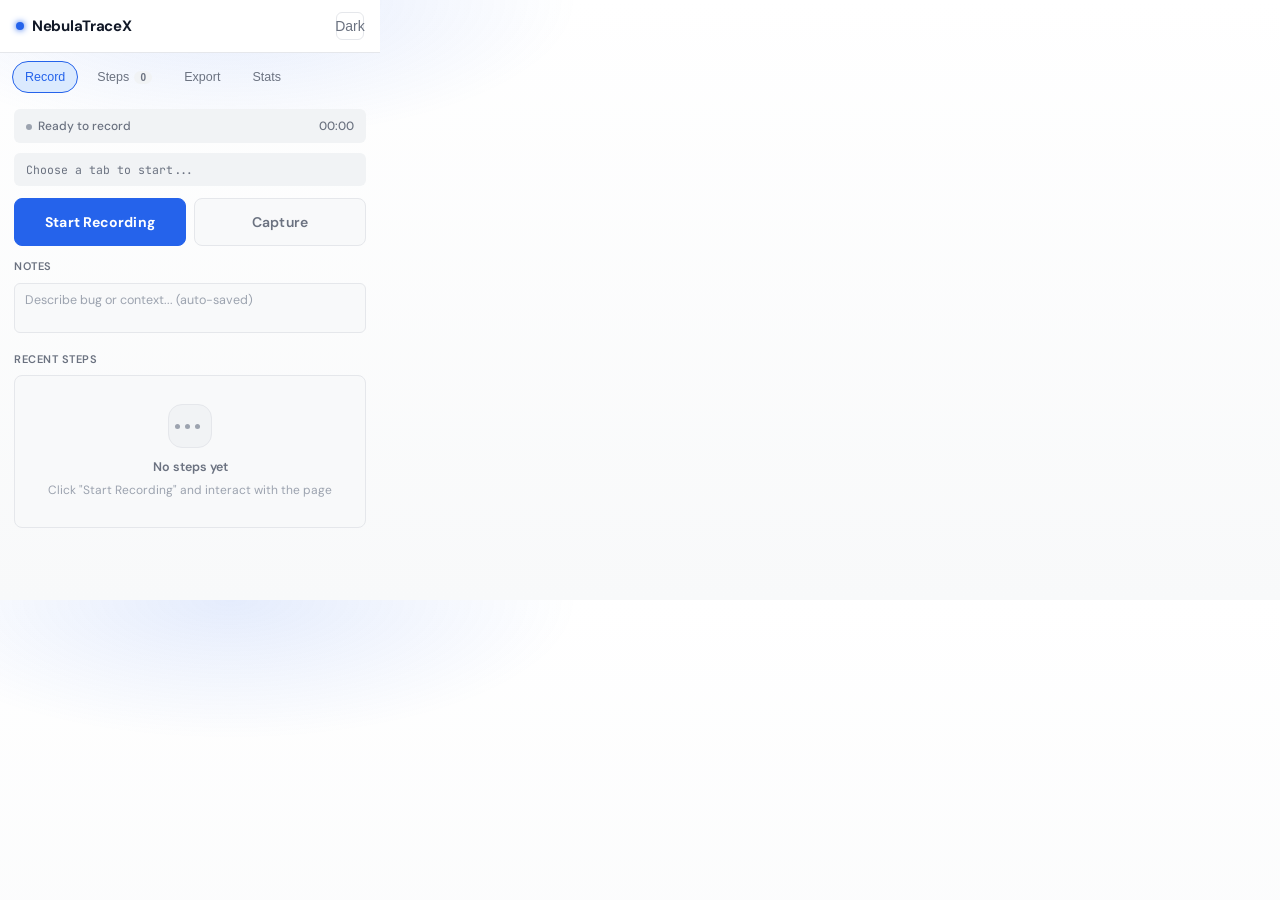
==== popup/index.html @ 05255100 "init project" ====
<!doctype html>
<html lang="en">

<head>
    <meta charset="UTF-8" />
    <meta name="viewport" content="width=device-width, initial-scale=1.0" />
    <title>NebulaTraceX</title>
    <link rel="preconnect" href="https://fonts.googleapis.com" />
    <link
        href="https://fonts.googleapis.com/css2?family=DM+Sans:wght@400;500;600;700&family=JetBrains+Mono:wght@400;500&display=swap"
        rel="stylesheet" />
    <link rel="stylesheet" href="../assets/styles/popup.css" />
</head>

<body>
    <div class="app" id="app">
        <header class="header">
            <div class="logo">
                <span class="logo-dot" id="logo-dot"></span>
                NebulaTraceX
            </div>
            <div class="row" style="gap: 6px">
                <button class="theme-btn" id="theme-toggle" title="Toggle dark mode">
                    Theme
                </button>
            </div>
        </header>

        <!-- Tabs nav -->
        <nav class="tabs-bar">
            <button class="tab-btn active" data-tab="recorder" data-i18n="tabs.recorder">Record</button>
            <button class="tab-btn" data-tab="logs">
                <span data-i18n="tabs.logs">Steps</span>
                <span class="tab-badge" id="badge-steps">0</span>
            </button>
            <button class="tab-btn" data-tab="export" data-i18n="tabs.export">Export</button>
            <button class="tab-btn" data-tab="stats" data-i18n="tabs.stats">Stats</button>
        </nav>

        <div class="tab-content">
            <div class="tab-panel active" id="tab-recorder">
                <div class="status-bar idle" id="status-bar">
                    <span><span class="status-dot"></span><span id="status-text" data-i18n="recorder.ready">Ready to record</span></span>
                    <span id="elapsed-time" style="font-variant-numeric: tabular-nums">00:00</span>
                </div>

                <div class="session-info" id="session-url" data-i18n="recorder.session_prompt">
                    Choose a tab to start...
                </div>

                <div class="recorder-actions">
                    <button class="btn btn-primary btn-record" id="btn-start" data-i18n="recorder.start_btn">
                        Start Recording
                    </button>
                    <button class="btn btn-ghost btn-record btn-capture" id="btn-screenshot" data-i18n-attr="title" data-i18n="recorder.screenshot_btn">
                        Capture
                    </button>
                </div>

                <div class="note-wrap">
                    <div class="section-label" data-i18n="recorder.note_label">Notes</div>
                    <textarea class="field" id="session-note" rows="2" data-i18n="recorder.note_placeholder" data-i18n-attr="placeholder"
                        placeholder="Describe bug or context... (auto-saved)"></textarea>
                </div>

                <div class="section-label" data-i18n="recorder.recent_steps">Recent Steps</div>
                <div id="recent-steps">
                    <div class="empty">
                        <div class="empty-icon"></div>
                        <div class="empty-title" data-i18n="recorder.empty_title">No steps yet</div>
                        <div class="empty-desc" data-i18n="recorder.empty_desc">
                            Click "Start Recording" and interact with the page
                        </div>
                    </div>
                </div>
            </div>

            <div class="tab-panel" id="tab-logs">
                <div class="search-box">
                    <span style="color: var(--text-subtle); font-size: 13px">Search</span>
                    <input type="text" id="log-search" data-i18n="logs.search_placeholder" data-i18n-attr="placeholder" placeholder="Search action, selector..." />
                    <select id="log-filter" style="
                background: none;
                border: none;
                outline: none;
                font-size: 12px;
                color: var(--text-muted);
                font-family: var(--font);
                cursor: pointer;
              ">
                        <option value="" data-i18n="logs.filter_all">All</option>
                        <option value="click" data-i18n="logs.filter_click">Click</option>
                        <option value="input" data-i18n="logs.filter_input">Input</option>
                        <option value="network" data-i18n="logs.filter_network">Network</option>
                        <option value="error" data-i18n="logs.filter_error">Error</option>
                    </select>
                </div>
                <div id="steps-list">
                    <div class="empty">
                        <div class="empty-icon"></div>
                        <div class="empty-title" data-i18n="logs.empty_no_steps">No steps yet</div>
                        <div class="empty-desc" data-i18n="logs.empty_desc">Record a session to see the timeline here</div>
                    </div>
                </div>
            </div>

            <div class="tab-panel" id="tab-export">
                <div class="section-label" data-i18n="export.format">Format</div>
                <div class="toggle-group" style="margin-bottom: 14px">
                    <button class="toggle-btn active" data-fmt="json">JSON</button>
                    <button class="toggle-btn" data-fmt="markdown">Markdown</button>
                </div>

                <div class="section-label" data-i18n="export.ai_prompt_label">AI Prompt</div>
                <div class="card" style="margin-bottom: 14px">
                    <div style="
                font-size: 12px;
                color: var(--text-muted);
                margin-bottom: 8px;
                line-height: 1.5;
              " data-i18n="export.ai_prompt_desc">
                        Copy this prompt to ChatGPT / Claude for bug analysis:
                    </div>
                    <div class="code-preview" id="ai-prompt">
                        (AI prompt will be loaded here)
                    </div>
                    <button class="btn btn-ghost btn-sm" style="margin-top: 8px" id="btn-copy-prompt" data-i18n="export.ai_prompt_copy">
                        Copy prompt
                    </button>
                </div>

                <div class="section-label row-between">
                    <span data-i18n="export.preview">Preview</span>
                    <span class="export-size" id="export-size">~0 KB</span>
                </div>
                <div class="code-preview" id="export-preview" style="margin-bottom: 12px" data-i18n="export.no_session_preview">
                    (Select a session and format to preview)
                </div>

                <div style="display: flex; gap: 8px">
                    <button class="btn btn-primary btn-lg" style="flex: 1" id="btn-export" data-i18n="export.btn_export">
                        Export & Download
                    </button>
                    <button class="btn btn-ghost" id="btn-copy-export" title="Copy to clipboard">
                        <span class="icon-copy"></span>
                    </button>
                </div>
            </div>

            <div class="tab-panel" id="tab-stats">
                <div id="stats-skeleton">
                    <div class="chart-wrap">
                        <div class="chart-title" data-i18n="stats.skeleton_project">Allocated by Project</div>
                        <div class="skeleton" style="height: 120px"></div>
                    </div>
                    <div class="skeleton" style="height: 200px; border-radius: 8px"></div>
                </div>

                <div id="stats-content" style="display: none">
                    <div class="chart-wrap">
                        <div class="chart-title" data-i18n="stats.chart_title">Steps by Project</div>
                        <canvas id="chart-bar" height="100"></canvas>
                    </div>
                    <div class="chart-wrap" style="display: flex; gap: 12px; align-items: center">
                        <canvas id="chart-pie" width="100" height="100" style="flex-shrink: 0"></canvas>
                        <div id="chart-legend" style="font-size: 11px; line-height: 1.8"></div>
                    </div>

                    <div class="section-label row-between" style="margin-bottom: 8px">
                        <span data-i18n="stats.projects_label">Projects</span>
                        <button class="btn btn-ghost btn-sm" id="btn-export-csv" data-i18n="stats.btn_csv">
                            CSV
                        </button>
                    </div>
                    <div style="overflow-x: auto">
                        <table class="stats-table" id="stats-table">
                            <thead>
                                <tr>
                                    <th data-col="displayName">
                                        <span data-i18n="stats.col_project">Project</span> <span class="sort-arrow"></span>
                                    </th>
                                    <th data-col="sessionCount">
                                        <span data-i18n="stats.col_sessions">Sessions</span> <span class="sort-arrow"></span>
                                    </th>
                                    <th data-col="stepCount">
                                        <span data-i18n="stats.col_steps">Steps</span> <span class="sort-arrow"></span>
                                    </th>
                                    <th data-col="errorCount">
                                        <span data-i18n="stats.col_errors">Errors</span> <span class="sort-arrow"></span>
                                    </th>
                                </tr>
                            </thead>
                            <tbody id="stats-tbody"></tbody>
                        </table>
                    </div>

                    <div class="divider"></div>
                    <button class="btn btn-ghost btn-sm btn-full" id="btn-clear" style="color: var(--danger)" data-i18n="stats.btn_clear">
                        Clear all data
                    </button>
                </div>
            </div>
        </div>
    </div>

    <script src="popup.js" type="module"></script>
</body>

</html>
---- assets/styles/popup.css ----
/* ─── Design Tokens ─────────────────────────────────────────────────────── */
:root {
  --bg:           #ffffff;
  --bg-subtle:    #f8f9fa;
  --bg-muted:     #f1f3f5;
  --border:       #e5e7eb;
  --border-strong:#d1d5db;
  --text:         #111827;
  --text-muted:   #6b7280;
  --text-subtle:  #9ca3af;
  --accent:       #2563eb;
  --accent-hover: #1d4ed8;
  --accent-light: #eff6ff;
  --accent-subtle:#dbeafe;
  --danger:       #dc2626;
  --danger-light: #fef2f2;
  --success:      #16a34a;
  --success-light:#f0fdf4;
  --warning:      #d97706;
  --warning-light:#fffbeb;
  --radius:       8px;
  --radius-sm:    6px;
  --radius-lg:    10px;
  --shadow:       0 1px 3px rgba(0,0,0,.1), 0 1px 2px rgba(0,0,0,.06);
  --shadow-md:    0 4px 6px -1px rgba(0,0,0,.1), 0 2px 4px -1px rgba(0,0,0,.06);
  --font:         'DM Sans', system-ui, -apple-system, sans-serif;
  --font-mono:    'JetBrains Mono', 'Fira Code', ui-monospace, monospace;
  --transition:   150ms ease;
}

[data-theme="dark"] {
  --bg:           #0f1117;
  --bg-subtle:    #161b22;
  --bg-muted:     #1c2333;
  --border:       #30363d;
  --border-strong:#484f58;
  --text:         #e6edf3;
  --text-muted:   #8b949e;
  --text-subtle:  #6e7681;
  --accent:       #4493f8;
  --accent-hover: #58a6ff;
  --accent-light: #0d1117;
  --accent-subtle:#1c2d47;
  --danger:       #f85149;
  --danger-light: #2d1117;
  --success:      #3fb950;
  --success-light:#0d1f17;
  --warning:      #d29922;
  --warning-light:#271d04;
  --shadow:       0 1px 3px rgba(0,0,0,.4);
  --shadow-md:    0 4px 12px rgba(0,0,0,.5);
}

/* ─── Reset + Base ──────────────────────────────────────────────────────── */
*, *::before, *::after { box-sizing: border-box; margin: 0; padding: 0; }

html { font-size: 14px; }

body {
  font-family: var(--font);
  background:
    radial-gradient(600px 240px at 18% 0%, rgba(37,99,235,0.12), transparent 58%),
    linear-gradient(180deg, var(--bg) 0%, var(--bg-subtle) 100%);
  color: var(--text);
  width: 380px;
  min-height: 520px;
  max-height: 600px;
  overflow: hidden;
  line-height: 1.5;
  -webkit-font-smoothing: antialiased;
}

[data-theme="dark"] body {
  background:
    radial-gradient(600px 240px at 18% 0%, rgba(68,147,248,0.18), transparent 58%),
    linear-gradient(180deg, var(--bg) 0%, var(--bg-subtle) 100%);
}

/* ─── Layout ─────────────────────────────────────────────────────────────── */
.app { display: flex; flex-direction: column; height: 100vh; max-height: 600px; }

.header {
  display: flex;
  align-items: center;
  justify-content: space-between;
  padding: 12px 16px;
  border-bottom: 1px solid var(--border);
  background: var(--bg);
  flex-shrink: 0;
}

.logo {
  display: flex;
  align-items: center;
  gap: 8px;
  font-weight: 700;
  font-size: 15px;
  letter-spacing: -0.3px;
  color: var(--text);
}

.logo-dot {
  width: 8px; height: 8px;
  border-radius: 50%;
  background: var(--accent);
  box-shadow: 0 0 6px var(--accent);
  transition: background var(--transition), box-shadow var(--transition);
}
.logo-dot.recording {
  background: var(--danger);
  box-shadow: 0 0 8px var(--danger);
  animation: pulse-dot 1.2s ease-in-out infinite;
}
@keyframes pulse-dot {
  0%,100% { box-shadow: 0 0 6px var(--danger); }
  50%      { box-shadow: 0 0 14px var(--danger), 0 0 6px var(--danger); }
}

/* ─── Tabs ───────────────────────────────────────────────────────────────── */
.tabs-bar {
  display: flex;
  border-bottom: none;
  background: transparent;
  flex-shrink: 0;
  padding: 8px 10px 2px;
  gap: 6px;
  margin: 0 2px;
}

.tab-btn {
  display: flex;
  align-items: center;
  gap: 5px;
  padding: 8px 12px;
  font-size: 12.5px;
  font-weight: 500;
  color: var(--text-muted);
  border: 1px solid transparent;
  background: none;
  cursor: pointer;
  transition: color var(--transition), border-color var(--transition);
  white-space: nowrap;
  border-radius: 999px;
}
.tab-btn:hover {
  color: var(--text);
  border-color: var(--border);
  background: var(--bg-subtle);
}
.tab-btn.active {
  color: var(--accent);
  border-color: var(--accent);
  background: var(--accent-subtle);
}

.tab-badge {
  background: var(--bg-muted);
  color: var(--text-muted);
  border-radius: 99px;
  padding: 1px 6px;
  font-size: 10px;
  font-weight: 600;
  min-width: 18px;
  text-align: center;
}
.tab-btn.active .tab-badge {
  background: var(--accent-subtle);
  color: var(--accent);
}

.tab-content { flex: 1; overflow-y: auto; overflow-x: hidden; }
.tab-panel { display: none; padding: 14px; animation: fadeIn 120ms ease; }
.tab-panel.active { display: block; }

@keyframes fadeIn { from { opacity: 0; transform: translateY(4px); } to { opacity: 1; } }

.btn {
  display: inline-flex;
  align-items: center;
  justify-content: center;
  gap: 6px;
  padding: 7px 14px;
  border-radius: var(--radius-sm);
  font-size: 13px;
  font-weight: 500;
  cursor: pointer;
  border: 1px solid transparent;
  transition: all var(--transition);
  line-height: 1;
  white-space: nowrap;
  font-family: var(--font);
}
.btn:disabled { opacity: 0.5; cursor: not-allowed; }

.btn-primary {
  background: var(--accent);
  color: #fff;
  border-color: var(--accent);
}
.btn-primary:hover:not(:disabled) { background: var(--accent-hover); }

.btn-danger {
  background: var(--danger);
  color: #fff;
  border-color: var(--danger);
}
.btn-danger:hover:not(:disabled) { background: #b91c1c; }

.btn-ghost {
  background: var(--bg-subtle);
  color: var(--text-muted);
  border-color: var(--border);
}
.btn-ghost:hover:not(:disabled) {
  background: var(--bg-muted);
  color: var(--text);
}

.btn-sm { padding: 4px 10px; font-size: 12px; }
.btn-lg { padding: 10px 20px; font-size: 14px; font-weight: 600; }
.btn-full { width: 100%; }

.btn-record {
  height: 48px;
  font-size: 14px;
  font-weight: 700;
  border-radius: var(--radius);
  gap: 8px;
  letter-spacing: 0.1px;
}

/* ─── Cards ──────────────────────────────────────────────────────────────── */
.card {
  background: var(--bg-subtle);
  border: 1px solid var(--border);
  border-radius: var(--radius);
  padding: 12px;
  margin-bottom: 8px;
}

.card-mini {
  display: flex;
  align-items: flex-start;
  gap: 10px;
  padding: 9px 12px;
  background: var(--bg-subtle);
  border: 1px solid var(--border);
  border-radius: var(--radius-sm);
  margin-bottom: 6px;
  cursor: default;
  transition: background var(--transition);
}
.card-mini:hover { background: var(--bg-muted); }

/* ─── Status Indicator ───────────────────────────────────────────────────── */
.status-bar {
  display: flex;
  align-items: center;
  justify-content: space-between;
  padding: 8px 12px;
  border-radius: var(--radius-sm);
  margin-bottom: 10px;
  font-size: 12px;
  font-weight: 500;
}
.status-bar.idle     { background: var(--bg-muted); color: var(--text-muted); }
.status-bar.active   { background: var(--danger-light); color: var(--danger); }
.status-bar.success  { background: var(--success-light); color: var(--success); }

.status-dot {
  width: 6px; height: 6px;
  border-radius: 50%;
  display: inline-block;
  margin-right: 6px;
}
.status-bar.active .status-dot {
  background: var(--danger);
  animation: pulse-dot 1s infinite;
}
.status-bar.idle   .status-dot { background: var(--text-subtle); }
.status-bar.success .status-dot { background: var(--success); }

/* ─── Step Timeline ──────────────────────────────────────────────────────── */
.step-icon {
  width: 26px; height: 26px;
  border-radius: 6px;
  display: flex;
  align-items: center;
  justify-content: center;
  font-size: 13px;
  flex-shrink: 0;
}
.icon-click     { background: var(--accent-subtle); color: var(--accent); }
.icon-input     { background: #f3f0ff; color: #7c3aed; }
.icon-submit    { background: var(--success-light); color: var(--success); }
.icon-network   { background: var(--warning-light); color: var(--warning); }
.icon-navigate  { background: var(--bg-muted); color: var(--text-muted); }
.icon-error     { background: var(--danger-light); color: var(--danger); }

[data-theme="dark"] .icon-input { background: #2e1b5e; }

.step-body { flex: 1; min-width: 0; }
.step-action { font-size: 12.5px; font-weight: 600; color: var(--text); }
.step-selector {
  font-family: var(--font-mono);
  font-size: 10.5px;
  color: var(--text-muted);
  white-space: nowrap;
  overflow: hidden;
  text-overflow: ellipsis;
  max-width: 240px;
}
.step-time {
  font-size: 10px;
  color: var(--text-subtle);
  flex-shrink: 0;
  font-variant-numeric: tabular-nums;
}

/* ─── Search / Filter ────────────────────────────────────────────────────── */
.search-box {
  display: flex;
  align-items: center;
  gap: 8px;
  background: var(--bg-subtle);
  border: 1px solid var(--border);
  border-radius: var(--radius-sm);
  padding: 6px 10px;
  margin-bottom: 10px;
}
.search-box input {
  background: none;
  border: none;
  outline: none;
  font-size: 12.5px;
  color: var(--text);
  width: 100%;
  font-family: var(--font);
}
.search-box input::placeholder { color: var(--text-subtle); }

/* ─── Badges ─────────────────────────────────────────────────────────────── */
.badge {
  display: inline-flex;
  align-items: center;
  padding: 2px 7px;
  border-radius: 99px;
  font-size: 10.5px;
  font-weight: 600;
  line-height: 1.4;
}
.badge-blue    { background: var(--accent-subtle); color: var(--accent); }
.badge-green   { background: var(--success-light); color: var(--success); }
.badge-red     { background: var(--danger-light); color: var(--danger); }
.badge-yellow  { background: var(--warning-light); color: var(--warning); }
.badge-gray    { background: var(--bg-muted); color: var(--text-muted); }
.badge-purple  { background: #f3f0ff; color: #7c3aed; }
[data-theme="dark"] .badge-purple { background: #2e1b5e; }

/* ─── Textarea / Input ───────────────────────────────────────────────────── */
.field {
  width: 100%;
  background: var(--bg-subtle);
  border: 1px solid var(--border);
  border-radius: var(--radius-sm);
  padding: 8px 10px;
  font-size: 12.5px;
  color: var(--text);
  font-family: var(--font);
  resize: none;
  outline: none;
  transition: border-color var(--transition);
}
.field:focus { border-color: var(--accent); }
.field::placeholder { color: var(--text-subtle); }

/* ─── Toggle ─────────────────────────────────────────────────────────────── */
.toggle-group {
  display: flex;
  background: var(--bg-muted);
  border-radius: var(--radius-sm);
  padding: 3px;
  gap: 2px;
}
.toggle-btn {
  flex: 1;
  padding: 5px 12px;
  font-size: 12px;
  font-weight: 500;
  border: none;
  background: none;
  cursor: pointer;
  border-radius: 5px;
  color: var(--text-muted);
  transition: all var(--transition);
  font-family: var(--font);
}
.toggle-btn.active {
  background: var(--bg);
  color: var(--text);
  box-shadow: var(--shadow);
}

/* ─── Preview Code Block ─────────────────────────────────────────────────── */
.code-preview {
  background: var(--bg-muted);
  border: 1px solid var(--border);
  border-radius: var(--radius-sm);
  padding: 10px;
  font-family: var(--font-mono);
  font-size: 10.5px;
  color: var(--text-muted);
  overflow: auto;
  max-height: 160px;
  white-space: pre-wrap;
  word-break: break-all;
  line-height: 1.6;
}

/* ─── Stats Table ────────────────────────────────────────────────────────── */
.stats-table { width: 100%; border-collapse: collapse; font-size: 12px; }
.stats-table th {
  text-align: left;
  color: var(--text-muted);
  font-weight: 600;
  font-size: 11px;
  text-transform: uppercase;
  letter-spacing: 0.5px;
  padding: 6px 8px;
  border-bottom: 1px solid var(--border);
  cursor: pointer;
  user-select: none;
  white-space: nowrap;
}
.stats-table th:hover { color: var(--text); }
.stats-table td {
  padding: 8px 8px;
  border-bottom: 1px solid var(--border);
  color: var(--text);
  vertical-align: middle;
}
.stats-table tr:last-child td { border-bottom: none; }
.stats-table tr:hover td { background: var(--bg-subtle); }
.sort-arrow { margin-left: 3px; opacity: 0.5; }

/* ─── Chart canvas ───────────────────────────────────────────────────────── */
.chart-wrap {
  background: var(--bg-subtle);
  border: 1px solid var(--border);
  border-radius: var(--radius);
  padding: 12px;
  margin-bottom: 12px;
}
.chart-title {
  font-size: 11px;
  font-weight: 600;
  color: var(--text-muted);
  text-transform: uppercase;
  letter-spacing: 0.5px;
  margin-bottom: 8px;
}

/* ─── Skeleton ───────────────────────────────────────────────────────────── */
.skeleton {
  background: linear-gradient(90deg, var(--bg-muted) 25%, var(--bg-subtle) 50%, var(--bg-muted) 75%);
  background-size: 200% 100%;
  animation: shimmer 1.5s infinite;
  border-radius: var(--radius-sm);
}
@keyframes shimmer { 0% { background-position: -200% 0; } 100% { background-position: 200% 0; } }

/* ─── Empty State ────────────────────────────────────────────────────────── */
.empty {
  text-align: center;
  padding: 26px 12px;
  color: var(--text-subtle);
}
.empty-icon {
  width: 44px;
  height: 44px;
  border-radius: 14px;
  margin: 0 auto 10px;
  background: var(--bg-muted);
  border: 1px solid var(--border);
  position: relative;
  display: flex;
  align-items: center;
  justify-content: center;
}
.empty-icon::before {
  content: '';
  width: 5px;
  height: 5px;
  border-radius: 50%;
  background: var(--text-subtle);
  position: absolute;
  left: 50%;
  top: 50%;
  transform: translate(-5px, -2px);
  box-shadow: -10px 0 0 var(--text-subtle), 10px 0 0 var(--text-subtle);
}
.empty-title { font-size: 12.5px; font-weight: 600; color: var(--text-muted); margin-bottom: 4px; }
.empty-desc  { font-size: 12px; }

/* ─── Misc ───────────────────────────────────────────────────────────────── */
.section-label {
  font-size: 11px;
  font-weight: 600;
  color: var(--text-muted);
  text-transform: uppercase;
  letter-spacing: 0.5px;
  margin-bottom: 8px;
  margin-top: 12px;
}
.section-label:first-child { margin-top: 0; }

.divider { height: 1px; background: var(--border); margin: 12px 0; }

.row { display: flex; align-items: center; gap: 8px; }
.row-between { display: flex; align-items: center; justify-content: space-between; }

.color-dot {
  width: 8px; height: 8px;
  border-radius: 50%;
  display: inline-block;
  flex-shrink: 0;
}

::-webkit-scrollbar { width: 4px; }
::-webkit-scrollbar-track { background: transparent; }
::-webkit-scrollbar-thumb { background: var(--border-strong); border-radius: 99px; }

.theme-btn {
  background: none;
  border: 1px solid var(--border);
  border-radius: var(--radius-sm);
  width: 28px; height: 28px;
  cursor: pointer;
  display: flex;
  align-items: center;
  justify-content: center;
  color: var(--text-muted);
  font-size: 14px;
  transition: all var(--transition);
}
.theme-btn:hover { background: var(--bg-muted); color: var(--text); }

/* ─── Recorder tab ───────────────────────────────────────────────────────── */
.recorder-actions { display: flex; gap: 8px; margin-bottom: 12px; }
.recorder-actions .btn-record { flex: 1; }

.btn-capture { font-weight: 600; }

/* Make content blocks feel like cards (gọn & “đẹp” khi rỗng) */
#recent-steps {
  background: var(--bg-subtle);
  border: 1px solid var(--border);
  border-radius: var(--radius);
  padding: 10px;
  margin-top: 8px;
}

#tab-recorder #recent-steps .empty {
  padding: 18px 10px;
  text-align: center;
}

/* Logs tab empty state should look tidy too */
#steps-list {
  background: var(--bg-subtle);
  border: 1px solid var(--border);
  border-radius: var(--radius);
  padding: 10px;
}

#tab-logs #steps-list .empty {
  padding: 18px 10px;
  text-align: center;
}

.session-info {
  background: var(--bg-muted);
  border-radius: var(--radius-sm);
  padding: 8px 12px;
  font-size: 11.5px;
  color: var(--text-muted);
  margin-bottom: 12px;
  font-family: var(--font-mono);
  white-space: nowrap;
  overflow: hidden;
  text-overflow: ellipsis;
}

/* ─── Export tab ─────────────────────────────────────────────────────────── */
.export-size {
  font-size: 11px;
  color: var(--text-subtle);
  font-variant-numeric: tabular-nums;
}

/* ─── Note area ──────────────────────────────────────────────────────────── */
.note-wrap { margin-bottom: 12px; }
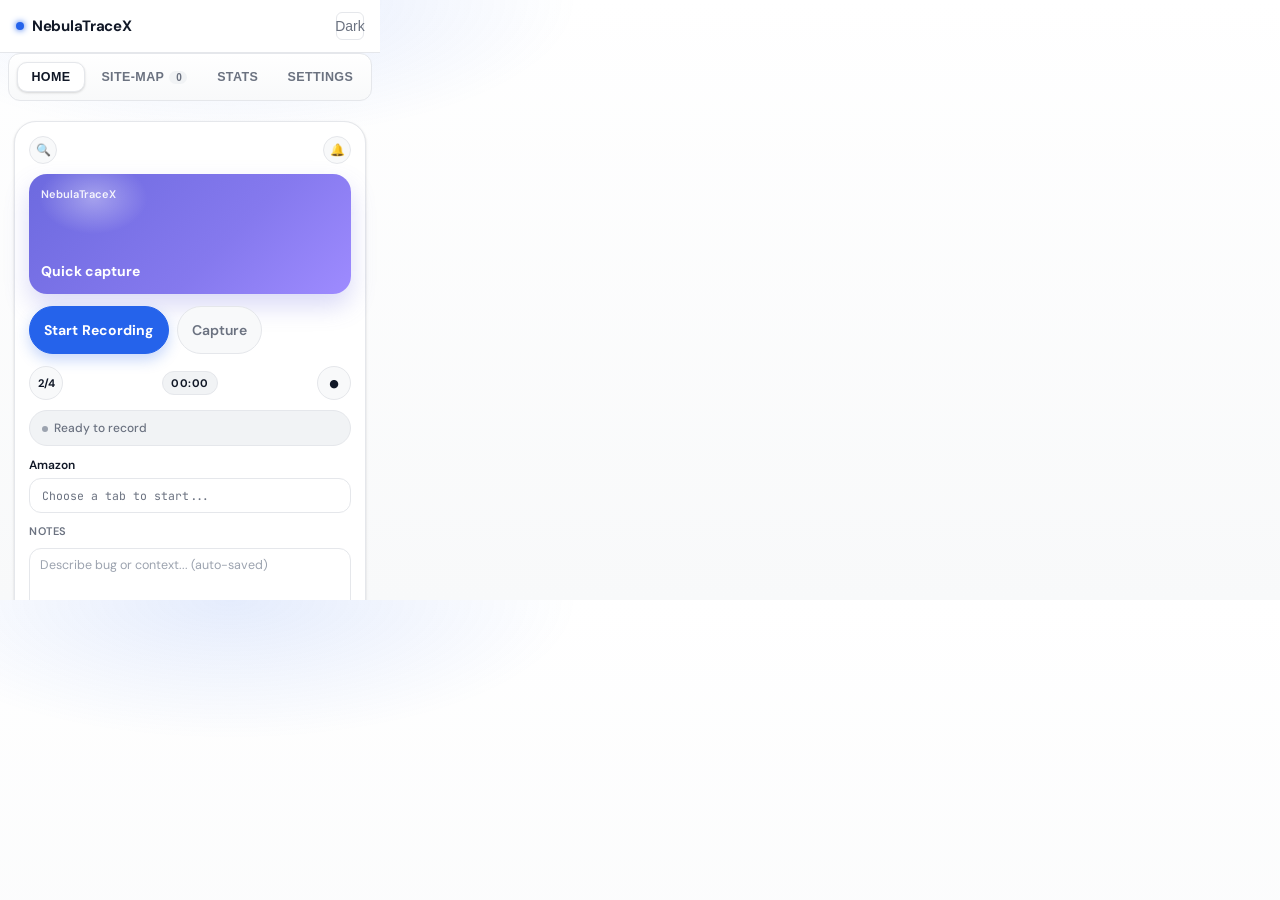
==== commit e96b5e8e: "fix logic" ====
--- a/popup/index.html
+++ b/popup/index.html
@@ -20,130 +20,112 @@
                 NebulaTraceX
             </div>
             <div class="row" style="gap: 6px">
-                <button class="theme-btn" id="theme-toggle" title="Toggle dark mode">
-                    Theme
-                </button>
+                <button class="theme-btn" id="theme-toggle" title="Toggle dark mode">Dark</button>
             </div>
         </header>
 
         <!-- Tabs nav -->
         <nav class="tabs-bar">
-            <button class="tab-btn active" data-tab="recorder" data-i18n="tabs.recorder">Record</button>
-            <button class="tab-btn" data-tab="logs">
-                <span data-i18n="tabs.logs">Steps</span>
+            <button class="tab-btn active" data-tab="home" data-i18n="tabs.home">HOME</button>
+            <button class="tab-btn" data-tab="sitemap">
+                <span data-i18n="tabs.sitemap">SITE-MAP</span>
                 <span class="tab-badge" id="badge-steps">0</span>
             </button>
-            <button class="tab-btn" data-tab="export" data-i18n="tabs.export">Export</button>
-            <button class="tab-btn" data-tab="stats" data-i18n="tabs.stats">Stats</button>
+            <button class="tab-btn" data-tab="stats" data-i18n="tabs.stats">STATS</button>
+            <button class="tab-btn" data-tab="settings" data-i18n="tabs.settings">SETTINGS</button>
         </nav>
 
         <div class="tab-content">
-            <div class="tab-panel active" id="tab-recorder">
-                <div class="status-bar idle" id="status-bar">
-                    <span><span class="status-dot"></span><span id="status-text" data-i18n="recorder.ready">Ready to record</span></span>
-                    <span id="elapsed-time" style="font-variant-numeric: tabular-nums">00:00</span>
-                </div>
-
-                <div class="session-info" id="session-url" data-i18n="recorder.session_prompt">
-                    Choose a tab to start...
-                </div>
-
-                <div class="recorder-actions">
-                    <button class="btn btn-primary btn-record" id="btn-start" data-i18n="recorder.start_btn">
-                        Start Recording
-                    </button>
-                    <button class="btn btn-ghost btn-record btn-capture" id="btn-screenshot" data-i18n-attr="title" data-i18n="recorder.screenshot_btn">
-                        Capture
-                    </button>
-                </div>
-
-                <div class="note-wrap">
-                    <div class="section-label" data-i18n="recorder.note_label">Notes</div>
-                    <textarea class="field" id="session-note" rows="2" data-i18n="recorder.note_placeholder" data-i18n-attr="placeholder"
-                        placeholder="Describe bug or context... (auto-saved)"></textarea>
-                </div>
-
-                <div class="section-label" data-i18n="recorder.recent_steps">Recent Steps</div>
-                <div id="recent-steps">
-                    <div class="empty">
-                        <div class="empty-icon"></div>
-                        <div class="empty-title" data-i18n="recorder.empty_title">No steps yet</div>
-                        <div class="empty-desc" data-i18n="recorder.empty_desc">
-                            Click "Start Recording" and interact with the page
+  
+
+            <div class="tab-panel active" id="tab-home">
+                <div class="home-shell">
+                    <div class="home-top">
+                        <div class="home-icon">🔍</div>
+                        <div class="home-icon">🔔</div>
+                    </div>
+
+                    <div class="home-card">
+                        <div class="home-card-title">NebulaTraceX</div>
+                        <div class="home-card-sub">Quick capture</div>
+                    </div>
+
+                    <div class="home-actions">
+                        <button class="btn btn-primary btn-record" id="btn-start" data-i18n="recorder.start_btn">
+                            Start Recording
+                        </button>
+                        <button class="btn btn-ghost btn-record btn-capture" id="btn-screenshot" data-i18n-attr="title"
+                            data-i18n="recorder.screenshot_btn">
+                            Capture
+                        </button>
+                    </div>
+
+                    <div class="home-stats">
+                        <div class="home-pill">2/4</div>
+                        <div class="home-timer" id="elapsed-time" style="font-variant-numeric: tabular-nums">00:00</div>
+                        <div class="home-pill">●</div>
+                    </div>
+
+                    <div class="status-bar idle home-status" id="status-bar">
+                        <span><span class="status-dot"></span><span id="status-text" data-i18n="recorder.ready">Ready to record</span></span>
+                    </div>
+
+                    <div class="home-site-card">
+                        <div class="home-site-title">Amazon</div>
+                        <div class="session-info" id="session-url" data-i18n="recorder.session_prompt">
+                            Choose a tab to start...
                         </div>
                     </div>
-                </div>
-            </div>
-
-            <div class="tab-panel" id="tab-logs">
+
+                    <div class="note-wrap">
+                        <div class="section-label" data-i18n="recorder.note_label">Notes</div>
+                        <textarea class="field" id="session-note" rows="4" data-i18n="recorder.note_placeholder"
+                            data-i18n-attr="placeholder" placeholder="Describe bug or context... (auto-saved)"></textarea>
+                    </div>
+
+                    <div class="home-actions">
+                        <button class="btn btn-ghost btn-sm" id="btn-view-site" data-i18n="recorder.view_site"
+                            style="display:none">
+                            View Site Details
+                        </button>
+                    </div>
+                </div>
+            </div>
+
+            <div class="tab-panel" id="tab-sitemap">
                 <div class="search-box">
                     <span style="color: var(--text-subtle); font-size: 13px">Search</span>
-                    <input type="text" id="log-search" data-i18n="logs.search_placeholder" data-i18n-attr="placeholder" placeholder="Search action, selector..." />
-                    <select id="log-filter" style="
-                background: none;
-                border: none;
-                outline: none;
-                font-size: 12px;
-                color: var(--text-muted);
-                font-family: var(--font);
-                cursor: pointer;
-              ">
-                        <option value="" data-i18n="logs.filter_all">All</option>
-                        <option value="click" data-i18n="logs.filter_click">Click</option>
-                        <option value="input" data-i18n="logs.filter_input">Input</option>
-                        <option value="network" data-i18n="logs.filter_network">Network</option>
-                        <option value="error" data-i18n="logs.filter_error">Error</option>
-                    </select>
-                </div>
-                <div id="steps-list">
-                    <div class="empty">
-                        <div class="empty-icon"></div>
-                        <div class="empty-title" data-i18n="logs.empty_no_steps">No steps yet</div>
-                        <div class="empty-desc" data-i18n="logs.empty_desc">Record a session to see the timeline here</div>
-                    </div>
-                </div>
-            </div>
-
-            <div class="tab-panel" id="tab-export">
-                <div class="section-label" data-i18n="export.format">Format</div>
-                <div class="toggle-group" style="margin-bottom: 14px">
-                    <button class="toggle-btn active" data-fmt="json">JSON</button>
-                    <button class="toggle-btn" data-fmt="markdown">Markdown</button>
-                </div>
-
-                <div class="section-label" data-i18n="export.ai_prompt_label">AI Prompt</div>
-                <div class="card" style="margin-bottom: 14px">
-                    <div style="
-                font-size: 12px;
-                color: var(--text-muted);
-                margin-bottom: 8px;
-                line-height: 1.5;
-              " data-i18n="export.ai_prompt_desc">
-                        Copy this prompt to ChatGPT / Claude for bug analysis:
-                    </div>
-                    <div class="code-preview" id="ai-prompt">
-                        (AI prompt will be loaded here)
-                    </div>
-                    <button class="btn btn-ghost btn-sm" style="margin-top: 8px" id="btn-copy-prompt" data-i18n="export.ai_prompt_copy">
-                        Copy prompt
-                    </button>
-                </div>
-
-                <div class="section-label row-between">
-                    <span data-i18n="export.preview">Preview</span>
-                    <span class="export-size" id="export-size">~0 KB</span>
-                </div>
-                <div class="code-preview" id="export-preview" style="margin-bottom: 12px" data-i18n="export.no_session_preview">
-                    (Select a session and format to preview)
-                </div>
-
-                <div style="display: flex; gap: 8px">
-                    <button class="btn btn-primary btn-lg" style="flex: 1" id="btn-export" data-i18n="export.btn_export">
-                        Export & Download
-                    </button>
-                    <button class="btn btn-ghost" id="btn-copy-export" title="Copy to clipboard">
-                        <span class="icon-copy"></span>
-                    </button>
+                    <input type="text" id="sitemap-search" data-i18n="sitemap.search_placeholder"
+                        data-i18n-attr="placeholder" placeholder="Search site..." />
+                </div>
+                <div id="sitemap-list"></div>
+
+                <div class="sitemap-detail" id="sitemap-detail" style="display:none">
+                    <div class="row-between" style="margin-bottom:8px">
+                        <button class="btn btn-ghost btn-sm" id="btn-back-sitemap"
+                            data-i18n="sitemap.back">Back</button>
+                        <span class="badge badge-gray" id="sitemap-hostname"></span>
+                    </div>
+                    <div class="card" style="margin-bottom:8px">
+                        <div class="detail-title" id="sitemap-site-name">—</div>
+                        <div class="detail-meta">
+                            <span id="sitemap-session-count">0</span>
+                            <span id="sitemap-step-count">0</span>
+                        </div>
+                        <select class="field" id="sitemap-session-select"></select>
+                    </div>
+
+                    <div class="toggle-group detail-tabs">
+                        <button class="toggle-btn active" data-site-tab="steps"
+                            data-i18n="details.tab_steps">Steps</button>
+                        <button class="toggle-btn" data-site-tab="networks"
+                            data-i18n="details.tab_networks">Networks</button>
+                        <button class="toggle-btn" data-site-tab="images" data-i18n="details.tab_images">Images</button>
+                    </div>
+
+                    <div class="detail-panel active" id="site-steps"></div>
+                    <div class="detail-panel" id="site-networks"></div>
+                    <div class="detail-panel" id="site-images"></div>
                 </div>
             </div>
 
@@ -157,36 +139,29 @@
                 </div>
 
                 <div id="stats-content" style="display: none">
-                    <div class="chart-wrap">
-                        <div class="chart-title" data-i18n="stats.chart_title">Steps by Project</div>
-                        <canvas id="chart-bar" height="100"></canvas>
-                    </div>
                     <div class="chart-wrap" style="display: flex; gap: 12px; align-items: center">
                         <canvas id="chart-pie" width="100" height="100" style="flex-shrink: 0"></canvas>
                         <div id="chart-legend" style="font-size: 11px; line-height: 1.8"></div>
                     </div>
 
-                    <div class="section-label row-between" style="margin-bottom: 8px">
-                        <span data-i18n="stats.projects_label">Projects</span>
-                        <button class="btn btn-ghost btn-sm" id="btn-export-csv" data-i18n="stats.btn_csv">
-                            CSV
-                        </button>
-                    </div>
                     <div style="overflow-x: auto">
                         <table class="stats-table" id="stats-table">
                             <thead>
                                 <tr>
                                     <th data-col="displayName">
-                                        <span data-i18n="stats.col_project">Project</span> <span class="sort-arrow"></span>
+                                        <span data-i18n="stats.col_project">Project</span> <span
+                                            class="sort-arrow"></span>
                                     </th>
                                     <th data-col="sessionCount">
-                                        <span data-i18n="stats.col_sessions">Sessions</span> <span class="sort-arrow"></span>
+                                        <span data-i18n="stats.col_sessions">Sessions</span> <span
+                                            class="sort-arrow"></span>
                                     </th>
                                     <th data-col="stepCount">
                                         <span data-i18n="stats.col_steps">Steps</span> <span class="sort-arrow"></span>
                                     </th>
                                     <th data-col="errorCount">
-                                        <span data-i18n="stats.col_errors">Errors</span> <span class="sort-arrow"></span>
+                                        <span data-i18n="stats.col_errors">Errors</span> <span
+                                            class="sort-arrow"></span>
                                     </th>
                                 </tr>
                             </thead>
@@ -195,15 +170,51 @@
                     </div>
 
                     <div class="divider"></div>
-                    <button class="btn btn-ghost btn-sm btn-full" id="btn-clear" style="color: var(--danger)" data-i18n="stats.btn_clear">
+                    <button class="btn btn-ghost btn-sm btn-full" id="btn-clear" style="color: var(--danger)"
+                        data-i18n="stats.btn_clear">
                         Clear all data
                     </button>
                 </div>
             </div>
+            <div class="tab-panel" id="tab-settings">
+                <div class="card">
+                    <div class="section-label" data-i18n="settings.title">Settings</div>
+                    <div style="font-size:12px;color:var(--text-muted);line-height:1.5">
+                        <div data-i18n="settings.desc">This section will contain preferences and advanced options.</div>
+                    </div>
+                </div>
+            </div>
+        </div>
+
+        <div class="image-modal" id="image-modal" style="display:none">
+            <div class="image-modal-backdrop" id="image-modal-backdrop"></div>
+            <div class="image-modal-card">
+                <div class="image-modal-toolbar">
+                    <button class="btn btn-ghost btn-sm" id="image-modal-open" data-i18n="sitemap.open_window">Open
+                        Window</button>
+                    <div class="row" style="gap:6px">
+                        <button class="btn btn-ghost btn-sm" id="image-modal-pen" data-i18n="sitemap.pen">Pen</button>
+                        <button class="btn btn-ghost btn-sm" id="image-modal-clear"
+                            data-i18n="sitemap.clear">Clear</button>
+                        <button class="btn btn-primary btn-sm" id="image-modal-save"
+                            data-i18n="sitemap.save">Save</button>
+                    </div>
+                </div>
+                <div class="image-modal-stage">
+                    <img id="image-modal-img" alt="screenshot" />
+                    <canvas id="image-modal-canvas"></canvas>
+                </div>
+                <textarea class="field" id="image-modal-note" rows="2" data-i18n="sitemap.image_note"
+                    data-i18n-attr="placeholder" placeholder="Add a note for this image..."></textarea>
+                <div class="row-between" style="margin-top:6px">
+                    <span id="image-modal-time" style="font-size:11px;color:var(--text-subtle)"></span>
+                    <button class="btn btn-ghost btn-sm" id="image-modal-close" data-i18n="sitemap.close">Close</button>
+                </div>
+            </div>
         </div>
     </div>
 
     <script src="popup.js" type="module"></script>
 </body>
 
-</html>+</html>
--- a/assets/styles/popup.css
+++ b/assets/styles/popup.css
@@ -120,55 +120,129 @@
 .tabs-bar {
   display: flex;
   border-bottom: none;
+  background: linear-gradient(180deg, var(--bg) 0%, var(--bg-subtle) 100%);
+  flex-shrink: 0;
+  padding: 8px;
+  gap: 6px;
+  margin: 0 8px 6px;
+  border-radius: 12px;
+  border: 1px solid var(--border);
+  box-shadow: inset 0 1px 0 rgba(255,255,255,0.6);
+}
+
+.tab-btn {
+  display: flex;
+  align-items: center;
+  gap: 5px;
+  padding: 7px 10px;
+  font-size: 12.5px;
+  font-weight: 600;
+  color: var(--text-muted);
+  border: 1px solid transparent;
   background: transparent;
-  flex-shrink: 0;
-  padding: 8px 10px 2px;
-  gap: 6px;
-  margin: 0 2px;
-}
-
-.tab-btn {
-  display: flex;
-  align-items: center;
-  gap: 5px;
-  padding: 8px 12px;
-  font-size: 12.5px;
-  font-weight: 500;
-  color: var(--text-muted);
-  border: 1px solid transparent;
-  background: none;
   cursor: pointer;
   transition: color var(--transition), border-color var(--transition);
   white-space: nowrap;
-  border-radius: 999px;
+  border-radius: 10px;
+  min-width: 68px;
+  justify-content: center;
+  text-transform: uppercase;
+  letter-spacing: 0.4px;
 }
 .tab-btn:hover {
   color: var(--text);
   border-color: var(--border);
-  background: var(--bg-subtle);
+  background: rgba(255,255,255,0.6);
 }
 .tab-btn.active {
-  color: var(--accent);
-  border-color: var(--accent);
-  background: var(--accent-subtle);
+  color: var(--text);
+  border-color: var(--border);
+  background: var(--bg);
+  box-shadow: var(--shadow);
 }
 
 .tab-badge {
   background: var(--bg-muted);
   color: var(--text-muted);
-  border-radius: 99px;
-  padding: 1px 6px;
+  border-radius: 999px;
+  padding: 1px 7px;
   font-size: 10px;
-  font-weight: 600;
+  font-weight: 700;
   min-width: 18px;
   text-align: center;
+  font-variant-numeric: tabular-nums;
 }
 .tab-btn.active .tab-badge {
   background: var(--accent-subtle);
   color: var(--accent);
 }
 
-.tab-content { flex: 1; overflow-y: auto; overflow-x: hidden; }
+[data-theme="dark"] .tabs-bar {
+  box-shadow: inset 0 1px 0 rgba(255,255,255,0.04);
+}
+
+.tab-content { flex: 1; overflow-y: auto; overflow-x: hidden; position: relative; }
+.side {
+  position: sticky;
+  top: 10px;
+  float: right;
+  width: 140px;
+  margin: 0 8px 8px 10px;
+  padding: 10px;
+  border-radius: 14px;
+  border: 1px solid var(--border);
+  background: linear-gradient(160deg, var(--bg) 0%, var(--bg-subtle) 100%);
+  box-shadow: var(--shadow);
+  font-size: 11px;
+}
+.side-title {
+  font-weight: 700;
+  margin-bottom: 6px;
+}
+.side-carousel {
+  position: relative;
+  height: 84px;
+  overflow: hidden;
+  border-radius: 10px;
+  background: var(--bg);
+  border: 1px solid var(--border);
+  padding: 8px;
+  margin-bottom: 8px;
+}
+.side-slide {
+  position: absolute;
+  inset: 8px;
+  opacity: 0;
+  transform: translateY(6px);
+  transition: opacity 300ms ease, transform 300ms ease;
+}
+.side-slide.active {
+  opacity: 1;
+  transform: translateY(0);
+}
+.side-slide-title {
+  font-weight: 700;
+  margin-bottom: 4px;
+}
+.side-slide-text {
+  color: var(--text-muted);
+  line-height: 1.4;
+}
+.side-dots {
+  display: flex;
+  gap: 4px;
+  margin-bottom: 8px;
+}
+.side-dot {
+  width: 6px;
+  height: 6px;
+  border-radius: 99px;
+  background: var(--border);
+}
+.side-dot.active {
+  background: var(--accent);
+}
+#side-cta { width: 100%; }
 .tab-panel { display: none; padding: 14px; animation: fadeIn 120ms ease; }
 .tab-panel.active { display: block; }
 
@@ -224,9 +298,16 @@
   height: 48px;
   font-size: 14px;
   font-weight: 700;
-  border-radius: var(--radius);
+  border-radius: 999px;
   gap: 8px;
   letter-spacing: 0.1px;
+}
+
+.btn-primary.btn-record {
+  box-shadow: 0 6px 14px rgba(37,99,235,0.25);
+}
+.btn-danger.btn-record {
+  box-shadow: 0 6px 14px rgba(220,38,38,0.25);
 }
 
 /* ─── Cards ──────────────────────────────────────────────────────────────── */
@@ -249,6 +330,7 @@
   margin-bottom: 6px;
   cursor: default;
   transition: background var(--transition);
+  box-shadow: 0 1px 0 rgba(0,0,0,0.02);
 }
 .card-mini:hover { background: var(--bg-muted); }
 
@@ -258,10 +340,19 @@
   align-items: center;
   justify-content: space-between;
   padding: 8px 12px;
-  border-radius: var(--radius-sm);
+  border-radius: 999px;
   margin-bottom: 10px;
   font-size: 12px;
   font-weight: 500;
+}
+
+#elapsed-time {
+  background: var(--bg-muted);
+  border: 1px solid var(--border);
+  border-radius: 999px;
+  padding: 3px 8px;
+  font-weight: 700;
+  font-size: 11px;
 }
 .status-bar.idle     { background: var(--bg-muted); color: var(--text-muted); }
 .status-bar.active   { background: var(--danger-light); color: var(--danger); }
@@ -294,10 +385,12 @@
 .icon-input     { background: #f3f0ff; color: #7c3aed; }
 .icon-submit    { background: var(--success-light); color: var(--success); }
 .icon-network   { background: var(--warning-light); color: var(--warning); }
+.icon-image     { background: #eef2ff; color: #4f46e5; }
 .icon-navigate  { background: var(--bg-muted); color: var(--text-muted); }
 .icon-error     { background: var(--danger-light); color: var(--danger); }
 
 [data-theme="dark"] .icon-input { background: #2e1b5e; }
+[data-theme="dark"] .icon-image { background: #1e1b4b; color: #a5b4fc; }
 
 .step-body { flex: 1; min-width: 0; }
 .step-action { font-size: 12.5px; font-weight: 600; color: var(--text); }
@@ -305,10 +398,12 @@
   font-family: var(--font-mono);
   font-size: 10.5px;
   color: var(--text-muted);
-  white-space: nowrap;
+  display: -webkit-box;
+  -webkit-line-clamp: 2;
+  -webkit-box-orient: vertical;
   overflow: hidden;
   text-overflow: ellipsis;
-  max-width: 240px;
+  max-width: 260px;
 }
 .step-time {
   font-size: 10px;
@@ -327,6 +422,7 @@
   border-radius: var(--radius-sm);
   padding: 6px 10px;
   margin-bottom: 10px;
+  box-shadow: 0 1px 0 rgba(0,0,0,0.02);
 }
 .search-box input {
   background: none;
@@ -338,6 +434,87 @@
   font-family: var(--font);
 }
 .search-box input::placeholder { color: var(--text-subtle); }
+
+/* ─── Details (Session) ─────────────────────────────────────────────────── */
+.detail-title {
+  font-size: 12.5px;
+  font-weight: 600;
+  color: var(--text);
+  margin-bottom: 4px;
+  word-break: break-all;
+}
+.detail-meta {
+  display: flex;
+  gap: 10px;
+  font-size: 11px;
+  color: var(--text-subtle);
+  margin-bottom: 6px;
+}
+.detail-note {
+  font-size: 12px;
+  color: var(--text-muted);
+  margin-bottom: 8px;
+  white-space: pre-wrap;
+  background: var(--bg);
+  border: 1px dashed var(--border);
+  border-radius: 6px;
+  padding: 6px 8px;
+}
+.detail-counts {
+  display: flex;
+  gap: 6px;
+  flex-wrap: wrap;
+}
+.detail-tabs { margin-bottom: 10px; }
+.detail-panel { display: none; }
+.detail-panel.active { display: block; }
+
+.image-grid {
+  display: grid;
+  grid-template-columns: repeat(2, minmax(0, 1fr));
+  gap: 8px;
+}
+.image-grid-large {
+  grid-template-columns: 1fr;
+}
+.image-card {
+  border: 1px solid var(--border);
+  background: var(--bg-subtle);
+  border-radius: var(--radius-sm);
+  overflow: hidden;
+  box-shadow: 0 1px 0 rgba(0,0,0,0.02);
+  position: relative;
+}
+.image-card img {
+  width: 100%;
+  height: auto;
+  display: block;
+}
+.image-note {
+  position: absolute;
+  left: 6px;
+  right: 6px;
+  bottom: 32px;
+  background: rgba(0,0,0,0.55);
+  color: #fff;
+  font-size: 10.5px;
+  padding: 4px 6px;
+  border-radius: 6px;
+  line-height: 1.4;
+  max-height: 48px;
+  overflow: hidden;
+}
+.image-meta {
+  font-size: 10.5px;
+  color: var(--text-muted);
+  display: flex;
+  justify-content: space-between;
+  gap: 6px;
+  padding: 6px 8px;
+}
+@media (max-width: 360px) {
+  .image-grid { grid-template-columns: 1fr; }
+}
 
 /* ─── Badges ─────────────────────────────────────────────────────────────── */
 .badge {
@@ -546,10 +723,84 @@
 .theme-btn:hover { background: var(--bg-muted); color: var(--text); }
 
 /* ─── Recorder tab ───────────────────────────────────────────────────────── */
-.recorder-actions { display: flex; gap: 8px; margin-bottom: 12px; }
+.home-shell {
+  background: var(--bg);
+  border: 1px solid var(--border);
+  border-radius: 22px;
+  padding: 14px;
+  box-shadow: var(--shadow);
+}
+.home-top {
+  display: flex;
+  justify-content: space-between;
+  margin-bottom: 10px;
+}
+.home-icon {
+  width: 28px;
+  height: 28px;
+  border-radius: 999px;
+  background: var(--bg-subtle);
+  border: 1px solid var(--border);
+  display: inline-flex;
+  align-items: center;
+  justify-content: center;
+  font-size: 12px;
+}
+.home-card {
+  height: 120px;
+  border-radius: 18px;
+  background:
+    radial-gradient(90px 60px at 20% 20%, rgba(255,255,255,0.35), transparent 60%),
+    linear-gradient(135deg, #6d6adf 0%, #8579ee 60%, #9e8bff 100%);
+  color: #fff;
+  padding: 12px;
+  box-shadow: 0 12px 24px rgba(109,106,223,0.25);
+  display: flex;
+  flex-direction: column;
+  justify-content: space-between;
+  margin-bottom: 12px;
+}
+.home-card-title { font-size: 11px; font-weight: 600; opacity: 0.9; }
+.home-card-sub { font-size: 14px; font-weight: 700; }
+
+.recorder-actions, .home-actions { display: flex; gap: 8px; margin-bottom: 12px; }
 .recorder-actions .btn-record { flex: 1; }
-
 .btn-capture { font-weight: 600; }
+
+.home-stats {
+  display: flex;
+  align-items: center;
+  justify-content: space-between;
+  margin-bottom: 10px;
+}
+.home-pill {
+  width: 34px;
+  height: 34px;
+  border-radius: 999px;
+  border: 1px solid var(--border);
+  background: var(--bg-subtle);
+  display: inline-flex;
+  align-items: center;
+  justify-content: center;
+  font-size: 11px;
+  font-weight: 700;
+}
+.home-timer {
+  font-size: 20px;
+  font-weight: 700;
+  letter-spacing: 0.5px;
+}
+.home-status {
+  margin-bottom: 10px;
+}
+.home-site-card {
+  margin-bottom: 10px;
+}
+.home-site-title {
+  font-size: 12px;
+  font-weight: 600;
+  margin-bottom: 4px;
+}
 
 /* Make content blocks feel like cards (gọn & “đẹp” khi rỗng) */
 #recent-steps {
@@ -560,35 +811,139 @@
   margin-top: 8px;
 }
 
-#tab-recorder #recent-steps .empty {
+#tab-home #recent-steps .empty {
   padding: 18px 10px;
   text-align: center;
 }
 
-/* Logs tab empty state should look tidy too */
-#steps-list {
+/* Site map list */
+#sitemap-list {
   background: var(--bg-subtle);
   border: 1px solid var(--border);
   border-radius: var(--radius);
   padding: 10px;
 }
 
-#tab-logs #steps-list .empty {
+#tab-sitemap #sitemap-list .empty {
   padding: 18px 10px;
   text-align: center;
 }
 
 .session-info {
-  background: var(--bg-muted);
-  border-radius: var(--radius-sm);
+  background: var(--bg);
+  border: 1px solid var(--border);
+  border-radius: 12px;
   padding: 8px 12px;
   font-size: 11.5px;
   color: var(--text-muted);
-  margin-bottom: 12px;
+  margin-bottom: 0;
   font-family: var(--font-mono);
   white-space: nowrap;
   overflow: hidden;
   text-overflow: ellipsis;
+}
+
+.status-bar {
+  background: var(--bg);
+  border: 1px solid var(--border);
+}
+
+.site-card {
+  align-items: center;
+}
+.site-card .btn { margin-left: 8px; }
+.site-meta {
+  font-size: 10.5px;
+  color: var(--text-subtle);
+  margin-top: 2px;
+}
+
+.sitemap-detail .card { background: var(--bg); }
+.sitemap-detail { margin-top: 10px; }
+
+.site-avatar {
+  width: 30px;
+  height: 30px;
+  border-radius: 9px;
+  background: var(--bg-muted);
+  border: 1px solid var(--border);
+  display: inline-flex;
+  align-items: center;
+  justify-content: center;
+  flex-shrink: 0;
+  position: relative;
+  overflow: hidden;
+  font-size: 12px;
+  font-weight: 700;
+  color: var(--text-muted);
+  text-transform: uppercase;
+}
+.site-avatar img {
+  position: absolute;
+  inset: 0;
+  width: 100%;
+  height: 100%;
+  object-fit: contain;
+}
+
+/* ─── Image Modal ───────────────────────────────────────────────────────── */
+.image-modal {
+  position: fixed;
+  inset: 0;
+  display: none;
+  align-items: center;
+  justify-content: center;
+  z-index: 50;
+}
+.image-modal-backdrop {
+  position: absolute;
+  inset: 0;
+  background: rgba(0,0,0,0.4);
+}
+.image-modal-card {
+  position: relative;
+  z-index: 51;
+  width: 92%;
+  max-width: 360px;
+  background: var(--bg);
+  border: 1px solid var(--border);
+  border-radius: var(--radius);
+  padding: 10px;
+  box-shadow: var(--shadow-md);
+}
+.image-modal-toolbar {
+  display: flex;
+  align-items: center;
+  justify-content: space-between;
+  gap: 8px;
+  margin-bottom: 8px;
+}
+.image-modal-stage {
+  position: relative;
+  width: 100%;
+  border-radius: var(--radius-sm);
+  overflow: hidden;
+  border: 1px solid var(--border);
+  background: var(--bg-subtle);
+  margin-bottom: 8px;
+}
+.image-modal-stage img,
+.image-modal-stage canvas {
+  width: 100%;
+  height: auto;
+  display: block;
+}
+.image-modal-stage canvas {
+  position: absolute;
+  inset: 0;
+  pointer-events: auto;
+  cursor: crosshair;
+}
+
+.btn.active {
+  background: var(--accent);
+  color: #fff;
+  border-color: var(--accent);
 }
 
 /* ─── Export tab ─────────────────────────────────────────────────────────── */
@@ -600,3 +955,15 @@
 
 /* ─── Note area ──────────────────────────────────────────────────────────── */
 .note-wrap { margin-bottom: 12px; }
+.note-wrap .field {
+  border-radius: 12px;
+  background: var(--bg);
+  border: 1px solid var(--border);
+  min-height: 72px;
+}
+.home-meta { margin-top: 6px; }
+.home-site {
+  font-size: 11px;
+  color: var(--text-subtle);
+  margin-bottom: 6px;
+}
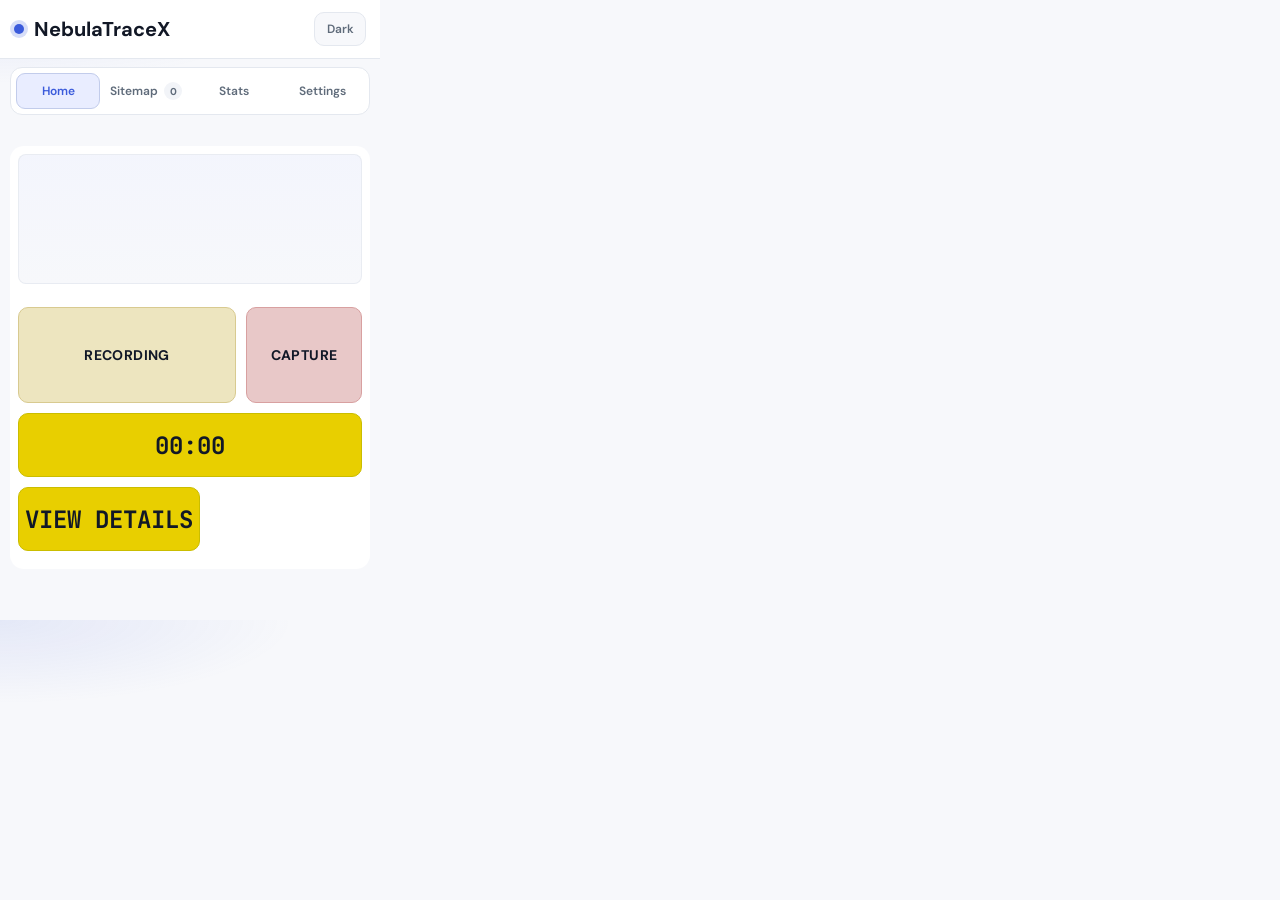
==== commit c70e6bb5: "refactor: remove sitemap tab implementation and update icon assets and generation." ====
--- a/popup/index.html
+++ b/popup/index.html
@@ -1,17 +1,13 @@
 <!doctype html>
 <html lang="en">
-
 <head>
     <meta charset="UTF-8" />
     <meta name="viewport" content="width=device-width, initial-scale=1.0" />
     <title>NebulaTraceX</title>
     <link rel="preconnect" href="https://fonts.googleapis.com" />
-    <link
-        href="https://fonts.googleapis.com/css2?family=DM+Sans:wght@400;500;600;700&family=JetBrains+Mono:wght@400;500&display=swap"
-        rel="stylesheet" />
+    <link href="https://fonts.googleapis.com/css2?family=DM+Sans:wght@400;500;600;700&family=JetBrains+Mono:wght@400;500&display=swap" rel="stylesheet" />
     <link rel="stylesheet" href="../assets/styles/popup.css" />
 </head>
-
 <body>
     <div class="app" id="app">
         <header class="header">
@@ -19,91 +15,46 @@
                 <span class="logo-dot" id="logo-dot"></span>
                 NebulaTraceX
             </div>
-            <div class="row" style="gap: 6px">
-                <button class="theme-btn" id="theme-toggle" title="Toggle dark mode">Dark</button>
-            </div>
+            <button class="theme-btn" id="theme-toggle" title="Toggle dark mode">Dark</button>
         </header>
 
-        <!-- Tabs nav -->
         <nav class="tabs-bar">
-            <button class="tab-btn active" data-tab="home" data-i18n="tabs.home">HOME</button>
+            <button class="tab-btn active" data-tab="home" data-i18n="tabs.home">Home</button>
             <button class="tab-btn" data-tab="sitemap">
-                <span data-i18n="tabs.sitemap">SITE-MAP</span>
+                <span data-i18n="tabs.sitemap">Sitemap</span>
                 <span class="tab-badge" id="badge-steps">0</span>
             </button>
-            <button class="tab-btn" data-tab="stats" data-i18n="tabs.stats">STATS</button>
-            <button class="tab-btn" data-tab="settings" data-i18n="tabs.settings">SETTINGS</button>
+            <button class="tab-btn" data-tab="stats" data-i18n="tabs.stats">Stats</button>
+            <button class="tab-btn" data-tab="settings" data-i18n="tabs.settings">Settings</button>
         </nav>
 
         <div class="tab-content">
-  
-
             <div class="tab-panel active" id="tab-home">
+                <br>
                 <div class="home-shell">
-                    <div class="home-top">
-                        <div class="home-icon">🔍</div>
-                        <div class="home-icon">🔔</div>
+                        <div class="home-slider" id="side-carousel">
+                            
+                        </div>
+                        <br>
+                    <div class="home-actions">
+                        <button class="btn btn-primary btn-record home-recording-btn" id="btn-start" data-i18n="recorder.start_btn">RECORDING</button>
+                        <button class="btn btn-ghost btn-record home-capture-btn" id="btn-screenshot" data-i18n="recorder.screenshot_btn" data-i18n-attr="title">CAPTURE</button>
                     </div>
 
-                    <div class="home-card">
-                        <div class="home-card-title">NebulaTraceX</div>
-                        <div class="home-card-sub">Quick capture</div>
-                    </div>
-
-                    <div class="home-actions">
-                        <button class="btn btn-primary btn-record" id="btn-start" data-i18n="recorder.start_btn">
-                            Start Recording
-                        </button>
-                        <button class="btn btn-ghost btn-record btn-capture" id="btn-screenshot" data-i18n-attr="title"
-                            data-i18n="recorder.screenshot_btn">
-                            Capture
-                        </button>
-                    </div>
-
-                    <div class="home-stats">
-                        <div class="home-pill">2/4</div>
-                        <div class="home-timer" id="elapsed-time" style="font-variant-numeric: tabular-nums">00:00</div>
-                        <div class="home-pill">●</div>
-                    </div>
-
-                    <div class="status-bar idle home-status" id="status-bar">
-                        <span><span class="status-dot"></span><span id="status-text" data-i18n="recorder.ready">Ready to record</span></span>
-                    </div>
-
-                    <div class="home-site-card">
-                        <div class="home-site-title">Amazon</div>
-                        <div class="session-info" id="session-url" data-i18n="recorder.session_prompt">
-                            Choose a tab to start...
-                        </div>
-                    </div>
-
-                    <div class="note-wrap">
-                        <div class="section-label" data-i18n="recorder.note_label">Notes</div>
-                        <textarea class="field" id="session-note" rows="4" data-i18n="recorder.note_placeholder"
-                            data-i18n-attr="placeholder" placeholder="Describe bug or context... (auto-saved)"></textarea>
-                    </div>
-
-                    <div class="home-actions">
-                        <button class="btn btn-ghost btn-sm" id="btn-view-site" data-i18n="recorder.view_site"
-                            style="display:none">
-                            View Site Details
-                        </button>
-                    </div>
+                    <div class="home-time-pill" id="elapsed-time" style="font-variant-numeric: tabular-nums">00:00</div>
+                    <button class="home-time-pill" id="btn-view-site" data-i18n="recorder.view_site" disabled>VIEW DETAILS</button>
                 </div>
             </div>
 
             <div class="tab-panel" id="tab-sitemap">
                 <div class="search-box">
-                    <span style="color: var(--text-subtle); font-size: 13px">Search</span>
-                    <input type="text" id="sitemap-search" data-i18n="sitemap.search_placeholder"
-                        data-i18n-attr="placeholder" placeholder="Search site..." />
+                    <input type="text" id="sitemap-search" data-i18n="sitemap.search_placeholder" data-i18n-attr="placeholder" placeholder="Search site..." />
                 </div>
                 <div id="sitemap-list"></div>
 
                 <div class="sitemap-detail" id="sitemap-detail" style="display:none">
                     <div class="row-between" style="margin-bottom:8px">
-                        <button class="btn btn-ghost btn-sm" id="btn-back-sitemap"
-                            data-i18n="sitemap.back">Back</button>
+                        <button class="btn btn-ghost btn-sm" id="btn-back-sitemap" data-i18n="sitemap.back">Back</button>
                         <span class="badge badge-gray" id="sitemap-hostname"></span>
                     </div>
                     <div class="card" style="margin-bottom:8px">
@@ -116,10 +67,8 @@
                     </div>
 
                     <div class="toggle-group detail-tabs">
-                        <button class="toggle-btn active" data-site-tab="steps"
-                            data-i18n="details.tab_steps">Steps</button>
-                        <button class="toggle-btn" data-site-tab="networks"
-                            data-i18n="details.tab_networks">Networks</button>
+                        <button class="toggle-btn active" data-site-tab="steps" data-i18n="details.tab_steps">Steps</button>
+                        <button class="toggle-btn" data-site-tab="networks" data-i18n="details.tab_networks">Networks</button>
                         <button class="toggle-btn" data-site-tab="images" data-i18n="details.tab_images">Images</button>
                     </div>
 
@@ -138,31 +87,23 @@
                     <div class="skeleton" style="height: 200px; border-radius: 8px"></div>
                 </div>
 
-                <div id="stats-content" style="display: none">
-                    <div class="chart-wrap" style="display: flex; gap: 12px; align-items: center">
-                        <canvas id="chart-pie" width="100" height="100" style="flex-shrink: 0"></canvas>
-                        <div id="chart-legend" style="font-size: 11px; line-height: 1.8"></div>
+                <div id="stats-content" style="display:none">
+                    <div class="chart-wrap">
+                        <canvas id="chart-bar" height="120"></canvas>
+                    </div>
+                    <div class="chart-wrap" style="display:flex;gap:12px;align-items:center">
+                        <canvas id="chart-pie" width="100" height="100" style="flex-shrink:0"></canvas>
+                        <div id="chart-legend" style="font-size:11px;line-height:1.8"></div>
                     </div>
 
-                    <div style="overflow-x: auto">
+                    <div style="overflow-x:auto">
                         <table class="stats-table" id="stats-table">
                             <thead>
                                 <tr>
-                                    <th data-col="displayName">
-                                        <span data-i18n="stats.col_project">Project</span> <span
-                                            class="sort-arrow"></span>
-                                    </th>
-                                    <th data-col="sessionCount">
-                                        <span data-i18n="stats.col_sessions">Sessions</span> <span
-                                            class="sort-arrow"></span>
-                                    </th>
-                                    <th data-col="stepCount">
-                                        <span data-i18n="stats.col_steps">Steps</span> <span class="sort-arrow"></span>
-                                    </th>
-                                    <th data-col="errorCount">
-                                        <span data-i18n="stats.col_errors">Errors</span> <span
-                                            class="sort-arrow"></span>
-                                    </th>
+                                    <th data-col="displayName"><span data-i18n="stats.col_project">Project</span> <span class="sort-arrow"></span></th>
+                                    <th data-col="sessionCount"><span data-i18n="stats.col_sessions">Sessions</span> <span class="sort-arrow"></span></th>
+                                    <th data-col="stepCount"><span data-i18n="stats.col_steps">Steps</span> <span class="sort-arrow"></span></th>
+                                    <th data-col="errorCount"><span data-i18n="stats.col_errors">Errors</span> <span class="sort-arrow"></span></th>
                                 </tr>
                             </thead>
                             <tbody id="stats-tbody"></tbody>
@@ -170,18 +111,14 @@
                     </div>
 
                     <div class="divider"></div>
-                    <button class="btn btn-ghost btn-sm btn-full" id="btn-clear" style="color: var(--danger)"
-                        data-i18n="stats.btn_clear">
-                        Clear all data
-                    </button>
+                    <button class="btn btn-ghost btn-sm btn-full" id="btn-clear" style="color:var(--danger)" data-i18n="stats.btn_clear">Clear all data</button>
                 </div>
             </div>
+
             <div class="tab-panel" id="tab-settings">
                 <div class="card">
                     <div class="section-label" data-i18n="settings.title">Settings</div>
-                    <div style="font-size:12px;color:var(--text-muted);line-height:1.5">
-                        <div data-i18n="settings.desc">This section will contain preferences and advanced options.</div>
-                    </div>
+                    <div style="font-size:12px;color:var(--text-muted);line-height:1.5" data-i18n="settings.desc">This section will contain preferences and advanced options.</div>
                 </div>
             </div>
         </div>
@@ -190,22 +127,18 @@
             <div class="image-modal-backdrop" id="image-modal-backdrop"></div>
             <div class="image-modal-card">
                 <div class="image-modal-toolbar">
-                    <button class="btn btn-ghost btn-sm" id="image-modal-open" data-i18n="sitemap.open_window">Open
-                        Window</button>
+                    <button class="btn btn-ghost btn-sm" id="image-modal-open" data-i18n="sitemap.open_window">Open Window</button>
                     <div class="row" style="gap:6px">
                         <button class="btn btn-ghost btn-sm" id="image-modal-pen" data-i18n="sitemap.pen">Pen</button>
-                        <button class="btn btn-ghost btn-sm" id="image-modal-clear"
-                            data-i18n="sitemap.clear">Clear</button>
-                        <button class="btn btn-primary btn-sm" id="image-modal-save"
-                            data-i18n="sitemap.save">Save</button>
+                        <button class="btn btn-ghost btn-sm" id="image-modal-clear" data-i18n="sitemap.clear">Clear</button>
+                        <button class="btn btn-primary btn-sm" id="image-modal-save" data-i18n="sitemap.save">Save</button>
                     </div>
                 </div>
                 <div class="image-modal-stage">
                     <img id="image-modal-img" alt="screenshot" />
                     <canvas id="image-modal-canvas"></canvas>
                 </div>
-                <textarea class="field" id="image-modal-note" rows="2" data-i18n="sitemap.image_note"
-                    data-i18n-attr="placeholder" placeholder="Add a note for this image..."></textarea>
+                <textarea class="field" id="image-modal-note" rows="2" data-i18n="sitemap.image_note" data-i18n-attr="placeholder" placeholder="Add a note for this image..."></textarea>
                 <div class="row-between" style="margin-top:6px">
                     <span id="image-modal-time" style="font-size:11px;color:var(--text-subtle)"></span>
                     <button class="btn btn-ghost btn-sm" id="image-modal-close" data-i18n="sitemap.close">Close</button>
@@ -213,8 +146,6 @@
             </div>
         </div>
     </div>
-
     <script src="popup.js" type="module"></script>
 </body>
-
 </html>
--- a/assets/styles/popup.css
+++ b/assets/styles/popup.css
@@ -1,969 +1,667 @@
-/* ─── Design Tokens ─────────────────────────────────────────────────────── */
 :root {
-  --bg:           #ffffff;
-  --bg-subtle:    #f8f9fa;
-  --bg-muted:     #f1f3f5;
-  --border:       #e5e7eb;
-  --border-strong:#d1d5db;
-  --text:         #111827;
-  --text-muted:   #6b7280;
-  --text-subtle:  #9ca3af;
-  --accent:       #2563eb;
-  --accent-hover: #1d4ed8;
-  --accent-light: #eff6ff;
-  --accent-subtle:#dbeafe;
-  --danger:       #dc2626;
-  --danger-light: #fef2f2;
-  --success:      #16a34a;
-  --success-light:#f0fdf4;
-  --warning:      #d97706;
-  --warning-light:#fffbeb;
-  --radius:       8px;
-  --radius-sm:    6px;
-  --radius-lg:    10px;
-  --shadow:       0 1px 3px rgba(0,0,0,.1), 0 1px 2px rgba(0,0,0,.06);
-  --shadow-md:    0 4px 6px -1px rgba(0,0,0,.1), 0 2px 4px -1px rgba(0,0,0,.06);
-  --font:         'DM Sans', system-ui, -apple-system, sans-serif;
-  --font-mono:    'JetBrains Mono', 'Fira Code', ui-monospace, monospace;
-  --transition:   150ms ease;
+  --bg: #ffffff;
+  --bg-soft: #f7f8fb;
+  --bg-muted: #f2f4f8;
+  --border: #e4e8ef;
+  --text: #121826;
+  --text-muted: #5f6b7a;
+  --text-subtle: #8d98a8;
+  --accent: #3b5bdb;
+  --accent-soft: #e9edff;
+  --danger: #e11d48;
+  --success: #16a34a;
+  --warning: #d97706;
+  --radius: 12px;
+  --radius-sm: 10px;
+  --shadow: 0 8px 24px rgba(13, 23, 43, 0.06);
+  --font: "DM Sans", system-ui, -apple-system, sans-serif;
+  --mono: "JetBrains Mono", ui-monospace, SFMono-Regular, Menlo, monospace;
 }
 
 [data-theme="dark"] {
-  --bg:           #0f1117;
-  --bg-subtle:    #161b22;
-  --bg-muted:     #1c2333;
-  --border:       #30363d;
-  --border-strong:#484f58;
-  --text:         #e6edf3;
-  --text-muted:   #8b949e;
-  --text-subtle:  #6e7681;
-  --accent:       #4493f8;
-  --accent-hover: #58a6ff;
-  --accent-light: #0d1117;
-  --accent-subtle:#1c2d47;
-  --danger:       #f85149;
-  --danger-light: #2d1117;
-  --success:      #3fb950;
-  --success-light:#0d1f17;
-  --warning:      #d29922;
-  --warning-light:#271d04;
-  --shadow:       0 1px 3px rgba(0,0,0,.4);
-  --shadow-md:    0 4px 12px rgba(0,0,0,.5);
-}
-
-/* ─── Reset + Base ──────────────────────────────────────────────────────── */
-*, *::before, *::after { box-sizing: border-box; margin: 0; padding: 0; }
-
-html { font-size: 14px; }
-
+  --bg: #0f131b;
+  --bg-soft: #151b25;
+  --bg-muted: #1a2230;
+  --border: #2b3648;
+  --text: #e8edf7;
+  --text-muted: #a8b3c7;
+  --text-subtle: #7d8aa0;
+  --accent: #6f8dff;
+  --accent-soft: #1c2640;
+  --danger: #fb7185;
+  --success: #4ade80;
+  --warning: #fbbf24;
+  --shadow: 0 10px 24px rgba(0, 0, 0, 0.35);
+}
+
+*,
+*::before,
+*::after {
+  box-sizing: border-box;
+}
+
+html,
 body {
+  margin: 0;
+  padding: 0;
+}
+
+body {
+  width: 380px;
+  min-height: 560px;
+  max-height: 620px;
   font-family: var(--font);
-  background:
-    radial-gradient(600px 240px at 18% 0%, rgba(37,99,235,0.12), transparent 58%),
-    linear-gradient(180deg, var(--bg) 0%, var(--bg-subtle) 100%);
   color: var(--text);
-  width: 380px;
-  min-height: 520px;
-  max-height: 600px;
+  background: radial-gradient(420px 120px at 0% 0%, rgba(59, 91, 219, 0.1), transparent 70%), var(--bg-soft);
   overflow: hidden;
-  line-height: 1.5;
+  line-height: 1.45;
   -webkit-font-smoothing: antialiased;
 }
 
-[data-theme="dark"] body {
-  background:
-    radial-gradient(600px 240px at 18% 0%, rgba(68,147,248,0.18), transparent 58%),
-    linear-gradient(180deg, var(--bg) 0%, var(--bg-subtle) 100%);
-}
-
-/* ─── Layout ─────────────────────────────────────────────────────────────── */
-.app { display: flex; flex-direction: column; height: 100vh; max-height: 600px; }
+.app {
+  display: flex;
+  flex-direction: column;
+  height: 100vh;
+}
 
 .header {
   display: flex;
   align-items: center;
   justify-content: space-between;
-  padding: 12px 16px;
+  padding: 12px 14px;
   border-bottom: 1px solid var(--border);
   background: var(--bg);
-  flex-shrink: 0;
 }
 
 .logo {
-  display: flex;
-  align-items: center;
-  gap: 8px;
+  display: inline-flex;
+  align-items: center;
+  gap: 10px;
+  font-size: 20px;
   font-weight: 700;
-  font-size: 15px;
-  letter-spacing: -0.3px;
-  color: var(--text);
+  letter-spacing: -0.1px;
 }
 
 .logo-dot {
-  width: 8px; height: 8px;
+  width: 10px;
+  height: 10px;
   border-radius: 50%;
   background: var(--accent);
-  box-shadow: 0 0 6px var(--accent);
-  transition: background var(--transition), box-shadow var(--transition);
-}
+  box-shadow: 0 0 0 4px color-mix(in srgb, var(--accent) 20%, transparent);
+}
+
 .logo-dot.recording {
   background: var(--danger);
-  box-shadow: 0 0 8px var(--danger);
-  animation: pulse-dot 1.2s ease-in-out infinite;
-}
-@keyframes pulse-dot {
-  0%,100% { box-shadow: 0 0 6px var(--danger); }
-  50%      { box-shadow: 0 0 14px var(--danger), 0 0 6px var(--danger); }
-}
-
-/* ─── Tabs ───────────────────────────────────────────────────────────────── */
+  box-shadow: 0 0 0 4px color-mix(in srgb, var(--danger) 22%, transparent);
+}
+
+.theme-btn {
+  height: 34px;
+  min-width: 52px;
+  border-radius: 10px;
+  border: 1px solid var(--border);
+  background: var(--bg-soft);
+  color: var(--text-muted);
+  font: 600 12px var(--font);
+  cursor: pointer;
+}
+
 .tabs-bar {
-  display: flex;
-  border-bottom: none;
-  background: linear-gradient(180deg, var(--bg) 0%, var(--bg-subtle) 100%);
-  flex-shrink: 0;
-  padding: 8px;
-  gap: 6px;
-  margin: 0 8px 6px;
-  border-radius: 12px;
-  border: 1px solid var(--border);
-  box-shadow: inset 0 1px 0 rgba(255,255,255,0.6);
+  margin: 8px 10px;
+  padding: 5px;
+  border: 1px solid var(--border);
+  border-radius: var(--radius);
+  display: flex;
+  gap: 4px;
+  background: var(--bg);
 }
 
 .tab-btn {
-  display: flex;
-  align-items: center;
-  gap: 5px;
-  padding: 7px 10px;
-  font-size: 12.5px;
-  font-weight: 600;
-  color: var(--text-muted);
+  flex: 1;
+  min-width: 0;
   border: 1px solid transparent;
   background: transparent;
+  color: var(--text-muted);
+  border-radius: 9px;
+  height: 36px;
+  font: 600 12px var(--font);
+  letter-spacing: 0;
   cursor: pointer;
-  transition: color var(--transition), border-color var(--transition);
-  white-space: nowrap;
-  border-radius: 10px;
-  min-width: 68px;
+  display: inline-flex;
+  align-items: center;
   justify-content: center;
-  text-transform: uppercase;
-  letter-spacing: 0.4px;
-}
+  gap: 6px;
+}
+
 .tab-btn:hover {
+  background: var(--bg-soft);
   color: var(--text);
-  border-color: var(--border);
-  background: rgba(255,255,255,0.6);
-}
+}
+
 .tab-btn.active {
-  color: var(--text);
-  border-color: var(--border);
-  background: var(--bg);
-  box-shadow: var(--shadow);
+  background: var(--accent-soft);
+  border-color: color-mix(in srgb, var(--accent) 20%, var(--border));
+  color: var(--accent);
 }
 
 .tab-badge {
+  min-width: 18px;
+  height: 18px;
+  border-radius: 999px;
   background: var(--bg-muted);
   color: var(--text-muted);
-  border-radius: 999px;
-  padding: 1px 7px;
-  font-size: 10px;
-  font-weight: 700;
-  min-width: 18px;
-  text-align: center;
-  font-variant-numeric: tabular-nums;
-}
-.tab-btn.active .tab-badge {
-  background: var(--accent-subtle);
-  color: var(--accent);
-}
-
-[data-theme="dark"] .tabs-bar {
-  box-shadow: inset 0 1px 0 rgba(255,255,255,0.04);
-}
-
-.tab-content { flex: 1; overflow-y: auto; overflow-x: hidden; position: relative; }
-.side {
-  position: sticky;
-  top: 10px;
-  float: right;
-  width: 140px;
-  margin: 0 8px 8px 10px;
+  font: 700 10px var(--font);
+  display: inline-flex;
+  align-items: center;
+  justify-content: center;
+}
+
+.tab-content {
+  flex: 1;
+  overflow-y: auto;
+  padding: 0 10px 10px;
+}
+
+.tab-panel {
+  display: none;
+}
+
+.tab-panel.active {
+  display: block;
+}
+
+#tab-home .home-shell {
+  background: var(--bg);
+  border: none;
+  border-radius: 14px;
+  padding: 8px;
+  box-shadow: none;
+}
+
+.home-block {
+  background: var(--bg);
+  border: 1px solid color-mix(in srgb, var(--border) 85%, transparent);
+  border-radius: 10px;
+  margin-bottom: 10px;
   padding: 10px;
-  border-radius: 14px;
-  border: 1px solid var(--border);
-  background: linear-gradient(160deg, var(--bg) 0%, var(--bg-subtle) 100%);
-  box-shadow: var(--shadow);
-  font-size: 11px;
-}
-.side-title {
-  font-weight: 700;
-  margin-bottom: 6px;
-}
-.side-carousel {
+}
+
+.home-slider {
   position: relative;
-  height: 84px;
+  height: 130px;
+  border-radius: 8px;
+  background: linear-gradient(180deg, color-mix(in srgb, var(--accent) 6%, var(--bg)) 0%, var(--bg-soft) 100%);
+  border: 1px solid color-mix(in srgb, var(--border) 75%, transparent);
   overflow: hidden;
-  border-radius: 10px;
-  background: var(--bg);
-  border: 1px solid var(--border);
-  padding: 8px;
-  margin-bottom: 8px;
-}
-.side-slide {
+}
+
+.home-slide {
   position: absolute;
-  inset: 8px;
+  inset: 0;
+  padding: 10px;
   opacity: 0;
-  transform: translateY(6px);
-  transition: opacity 300ms ease, transform 300ms ease;
-}
-.side-slide.active {
+  transform: translateY(8px);
+  transition: opacity 260ms ease, transform 260ms ease;
+}
+
+.home-slide.active {
   opacity: 1;
   transform: translateY(0);
 }
-.side-slide-title {
-  font-weight: 700;
-  margin-bottom: 4px;
-}
-.side-slide-text {
+
+.home-slide-title {
+  font: 700 12px var(--font);
+  color: var(--text);
+  margin-bottom: 3px;
+}
+
+.home-slide-text {
+  font: 500 11px var(--font);
   color: var(--text-muted);
   line-height: 1.4;
 }
-.side-dots {
-  display: flex;
-  gap: 4px;
-  margin-bottom: 8px;
-}
+
+.home-slider-dots {
+  display: flex;
+  justify-content: center;
+  gap: 6px;
+  margin-top: 10px;
+}
+
 .side-dot {
   width: 6px;
   height: 6px;
-  border-radius: 99px;
+  border-radius: 999px;
   background: var(--border);
 }
+
 .side-dot.active {
   background: var(--accent);
 }
-#side-cta { width: 100%; }
-.tab-panel { display: none; padding: 14px; animation: fadeIn 120ms ease; }
-.tab-panel.active { display: block; }
-
-@keyframes fadeIn { from { opacity: 0; transform: translateY(4px); } to { opacity: 1; } }
+
+.home-actions {
+  display: grid;
+  grid-template-columns: 1.6fr 0.85fr;
+  gap: 10px;
+  margin-bottom: 10px;
+}
 
 .btn {
+  border: 1px solid transparent;
+  border-radius: var(--radius-sm);
+  height: 40px;
+  padding: 0 12px;
+  font: 600 13px var(--font);
+  cursor: pointer;
   display: inline-flex;
   align-items: center;
   justify-content: center;
-  gap: 6px;
-  padding: 7px 14px;
-  border-radius: var(--radius-sm);
-  font-size: 13px;
-  font-weight: 500;
-  cursor: pointer;
-  border: 1px solid transparent;
-  transition: all var(--transition);
-  line-height: 1;
   white-space: nowrap;
-  font-family: var(--font);
-}
-.btn:disabled { opacity: 0.5; cursor: not-allowed; }
+  transition: all 0.2s ease;
+}
+
+.btn:hover:not(:disabled) {
+  opacity: 0.9;
+}
+
+.btn:disabled {
+  opacity: 0.55;
+  cursor: not-allowed;
+}
 
 .btn-primary {
   background: var(--accent);
+  border-color: var(--accent);
   color: #fff;
-  border-color: var(--accent);
-}
-.btn-primary:hover:not(:disabled) { background: var(--accent-hover); }
+}
 
 .btn-danger {
   background: var(--danger);
+  border-color: var(--danger);
   color: #fff;
-  border-color: var(--danger);
-}
-.btn-danger:hover:not(:disabled) { background: #b91c1c; }
+}
 
 .btn-ghost {
-  background: var(--bg-subtle);
-  color: var(--text-muted);
+  background: var(--bg-soft);
   border-color: var(--border);
-}
-.btn-ghost:hover:not(:disabled) {
-  background: var(--bg-muted);
-  color: var(--text);
-}
-
-.btn-sm { padding: 4px 10px; font-size: 12px; }
-.btn-lg { padding: 10px 20px; font-size: 14px; font-weight: 600; }
-.btn-full { width: 100%; }
+  color: var(--text-muted);
+}
+
+.btn-sm {
+  height: 32px;
+  font-size: 12px;
+}
+
+.btn-full {
+  width: 100%;
+}
 
 .btn-record {
-  height: 48px;
+  height: 96px;
+  border-radius: 10px;
   font-size: 14px;
   font-weight: 700;
-  border-radius: 999px;
-  gap: 8px;
-  letter-spacing: 0.1px;
-}
-
-.btn-primary.btn-record {
-  box-shadow: 0 6px 14px rgba(37,99,235,0.25);
-}
-.btn-danger.btn-record {
-  box-shadow: 0 6px 14px rgba(220,38,38,0.25);
-}
-
-/* ─── Cards ──────────────────────────────────────────────────────────────── */
+  letter-spacing: 0.4px;
+}
+
+.home-recording-btn {
+  background: #ede5bf;
+  border-color: #d8ca90;
+  color: #111827;
+}
+
+.home-capture-btn {
+  background: #e8c8c8;
+  border-color: #d8a0a0;
+  color: #111827;
+}
+
+.home-time-pill {
+  display: flex;
+  align-items: center;
+  justify-content: center;
+  border-radius: 10px;
+  border: 1px solid #cabd00;
+  background: #e8cf00;
+  color: #111827;
+  font: 700 24px var(--mono);
+  height: 64px;
+  margin-bottom: 10px;
+}
+
+.section-label {
+  font: 700 10px var(--font);
+  color: var(--text-subtle);
+  letter-spacing: 0.55px;
+  text-transform: uppercase;
+  margin-bottom: 6px;
+}
+
+.field {
+  width: 100%;
+  border: 1px solid var(--border);
+  border-radius: 10px;
+  background: var(--bg);
+  color: var(--text);
+  font: 500 13px var(--font);
+  padding: 9px 10px;
+  outline: none;
+  resize: none;
+}
+
+#sitemap-list {
+  border: 1px solid var(--border);
+  border-radius: 12px;
+  background: var(--bg);
+  padding: 8px;
+}
+
+.search-box {
+  border: 1px solid var(--border);
+  border-radius: 10px;
+  background: var(--bg);
+  padding: 8px 12px;
+  margin-bottom: 12px;
+}
+
+.search-box input {
+  width: 100%;
+  border: 0;
+  outline: none;
+  background: transparent;
+  color: var(--text);
+  font: 500 14px var(--font);
+}
+
+.card,
+.card-mini {
+  border: 1px solid var(--border);
+  border-radius: 12px;
+  background: var(--bg);
+}
+
 .card {
-  background: var(--bg-subtle);
-  border: 1px solid var(--border);
-  border-radius: var(--radius);
   padding: 12px;
+}
+
+.card-mini {
+  padding: 10px 12px;
+  display: flex;
+  align-items: flex-start;
+  gap: 12px;
   margin-bottom: 8px;
 }
 
-.card-mini {
-  display: flex;
-  align-items: flex-start;
-  gap: 10px;
-  padding: 9px 12px;
-  background: var(--bg-subtle);
-  border: 1px solid var(--border);
-  border-radius: var(--radius-sm);
-  margin-bottom: 6px;
-  cursor: default;
-  transition: background var(--transition);
-  box-shadow: 0 1px 0 rgba(0,0,0,0.02);
-}
-.card-mini:hover { background: var(--bg-muted); }
-
-/* ─── Status Indicator ───────────────────────────────────────────────────── */
-.status-bar {
-  display: flex;
-  align-items: center;
-  justify-content: space-between;
-  padding: 8px 12px;
-  border-radius: 999px;
-  margin-bottom: 10px;
-  font-size: 12px;
-  font-weight: 500;
-}
-
-#elapsed-time {
-  background: var(--bg-muted);
-  border: 1px solid var(--border);
-  border-radius: 999px;
-  padding: 3px 8px;
+.empty {
+  text-align: center;
+  padding: 32px 12px;
+}
+
+.empty-icon {
+  width: 48px;
+  height: 48px;
+  margin: 0 auto 12px;
+  border-radius: 14px;
+  border: 1px solid var(--border);
+  background: var(--bg-soft);
+  display: flex;
+  align-items: center;
+  justify-content: center;
+  color: var(--text-subtle);
+}
+
+.empty-title {
+  font: 700 14px var(--font);
+  color: var(--text-muted);
+  margin-bottom: 4px;
+}
+
+.empty-desc {
+  font: 500 12px var(--font);
+  color: var(--text-subtle);
+}
+
+/* Trace Detail Elements */
+.sitemap-detail {
+  animation: fadeIn 0.3s ease-out;
+}
+
+.sitemap-detail .card {
+  box-shadow: var(--shadow);
+  margin-bottom: 12px;
+  border-radius: 14px;
+}
+
+.detail-title {
+  font-size: 16px;
   font-weight: 700;
-  font-size: 11px;
-}
-.status-bar.idle     { background: var(--bg-muted); color: var(--text-muted); }
-.status-bar.active   { background: var(--danger-light); color: var(--danger); }
-.status-bar.success  { background: var(--success-light); color: var(--success); }
-
-.status-dot {
-  width: 6px; height: 6px;
-  border-radius: 50%;
-  display: inline-block;
-  margin-right: 6px;
-}
-.status-bar.active .status-dot {
-  background: var(--danger);
-  animation: pulse-dot 1s infinite;
-}
-.status-bar.idle   .status-dot { background: var(--text-subtle); }
-.status-bar.success .status-dot { background: var(--success); }
-
-/* ─── Step Timeline ──────────────────────────────────────────────────────── */
-.step-icon {
-  width: 26px; height: 26px;
-  border-radius: 6px;
-  display: flex;
-  align-items: center;
-  justify-content: center;
-  font-size: 13px;
-  flex-shrink: 0;
-}
-.icon-click     { background: var(--accent-subtle); color: var(--accent); }
-.icon-input     { background: #f3f0ff; color: #7c3aed; }
-.icon-submit    { background: var(--success-light); color: var(--success); }
-.icon-network   { background: var(--warning-light); color: var(--warning); }
-.icon-image     { background: #eef2ff; color: #4f46e5; }
-.icon-navigate  { background: var(--bg-muted); color: var(--text-muted); }
-.icon-error     { background: var(--danger-light); color: var(--danger); }
-
-[data-theme="dark"] .icon-input { background: #2e1b5e; }
-[data-theme="dark"] .icon-image { background: #1e1b4b; color: #a5b4fc; }
-
-.step-body { flex: 1; min-width: 0; }
-.step-action { font-size: 12.5px; font-weight: 600; color: var(--text); }
-.step-selector {
-  font-family: var(--font-mono);
-  font-size: 10.5px;
-  color: var(--text-muted);
-  display: -webkit-box;
-  -webkit-line-clamp: 2;
-  -webkit-box-orient: vertical;
-  overflow: hidden;
-  text-overflow: ellipsis;
-  max-width: 260px;
-}
-.step-time {
-  font-size: 10px;
-  color: var(--text-subtle);
-  flex-shrink: 0;
-  font-variant-numeric: tabular-nums;
-}
-
-/* ─── Search / Filter ────────────────────────────────────────────────────── */
-.search-box {
-  display: flex;
-  align-items: center;
-  gap: 8px;
-  background: var(--bg-subtle);
-  border: 1px solid var(--border);
-  border-radius: var(--radius-sm);
-  padding: 6px 10px;
-  margin-bottom: 10px;
-  box-shadow: 0 1px 0 rgba(0,0,0,0.02);
-}
-.search-box input {
-  background: none;
-  border: none;
-  outline: none;
-  font-size: 12.5px;
-  color: var(--text);
-  width: 100%;
-  font-family: var(--font);
-}
-.search-box input::placeholder { color: var(--text-subtle); }
-
-/* ─── Details (Session) ─────────────────────────────────────────────────── */
-.detail-title {
-  font-size: 12.5px;
-  font-weight: 600;
   color: var(--text);
   margin-bottom: 4px;
-  word-break: break-all;
-}
+}
+
 .detail-meta {
   display: flex;
-  gap: 10px;
+  gap: 12px;
+  margin-bottom: 12px;
+}
+
+.detail-meta span {
   font-size: 11px;
+  font-weight: 700;
+  text-transform: uppercase;
   color: var(--text-subtle);
-  margin-bottom: 6px;
-}
-.detail-note {
-  font-size: 12px;
-  color: var(--text-muted);
-  margin-bottom: 8px;
-  white-space: pre-wrap;
-  background: var(--bg);
-  border: 1px dashed var(--border);
-  border-radius: 6px;
-  padding: 6px 8px;
-}
-.detail-counts {
-  display: flex;
-  gap: 6px;
-  flex-wrap: wrap;
-}
-.detail-tabs { margin-bottom: 10px; }
-.detail-panel { display: none; }
-.detail-panel.active { display: block; }
-
-.image-grid {
-  display: grid;
-  grid-template-columns: repeat(2, minmax(0, 1fr));
-  gap: 8px;
-}
-.image-grid-large {
-  grid-template-columns: 1fr;
-}
-.image-card {
-  border: 1px solid var(--border);
-  background: var(--bg-subtle);
-  border-radius: var(--radius-sm);
-  overflow: hidden;
-  box-shadow: 0 1px 0 rgba(0,0,0,0.02);
-  position: relative;
-}
-.image-card img {
-  width: 100%;
-  height: auto;
+  letter-spacing: 0.5px;
+}
+
+.toggle-group {
+  display: flex;
+  background: var(--bg-muted);
+  border-radius: 12px;
+  padding: 4px;
+  gap: 4px;
+  margin-bottom: 12px;
+}
+
+.toggle-btn {
+  flex: 1;
+  border: none;
+  background: transparent;
+  color: var(--text-muted);
+  font: 600 12px var(--font);
+  padding: 8px;
+  border-radius: 8px;
+  cursor: pointer;
+  transition: all 0.2s ease;
+}
+
+.toggle-btn.active {
+  background: var(--bg);
+  color: var(--accent);
+  box-shadow: 0 2px 8px rgba(0, 0, 0, 0.05);
+}
+
+.detail-panel {
+  display: none;
+}
+
+.detail-panel.active {
   display: block;
 }
-.image-note {
-  position: absolute;
-  left: 6px;
-  right: 6px;
-  bottom: 32px;
-  background: rgba(0,0,0,0.55);
-  color: #fff;
-  font-size: 10.5px;
-  padding: 4px 6px;
-  border-radius: 6px;
-  line-height: 1.4;
-  max-height: 48px;
-  overflow: hidden;
-}
-.image-meta {
-  font-size: 10.5px;
-  color: var(--text-muted);
-  display: flex;
-  justify-content: space-between;
-  gap: 6px;
-  padding: 6px 8px;
-}
-@media (max-width: 360px) {
-  .image-grid { grid-template-columns: 1fr; }
-}
-
-/* ─── Badges ─────────────────────────────────────────────────────────────── */
+
 .badge {
   display: inline-flex;
-  align-items: center;
-  padding: 2px 7px;
-  border-radius: 99px;
-  font-size: 10.5px;
-  font-weight: 600;
+  padding: 2px 8px;
+  border-radius: 999px;
+  font: 700 10px var(--font);
+  text-transform: uppercase;
+  letter-spacing: 0.4px;
+}
+
+.badge-gray {
+  background: var(--bg-muted);
+  color: var(--text-muted);
+}
+
+.badge-blue {
+  background: var(--accent-soft);
+  color: var(--accent);
+}
+
+.badge-green {
+  background: rgba(16, 185, 129, 0.1);
+  color: #10b981;
+}
+
+.badge-red {
+  background: rgba(239, 68, 68, 0.1);
+  color: #ef4444;
+}
+
+.row-between {
+  display: flex;
+  align-items: center;
+  justify-content: space-between;
+}
+
+.step-icon {
+  width: 32px;
+  height: 32px;
+  border-radius: 10px;
+  background: var(--bg-soft);
+  border: 1px solid var(--border);
+  flex-shrink: 0;
+  display: flex;
+  align-items: center;
+  justify-content: center;
+}
+
+.step-icon svg {
+  width: 18px;
+  height: 18px;
+}
+
+.icon-click {
+  color: var(--accent);
+}
+
+.icon-input {
+  color: #8b5cf6;
+}
+
+.icon-submit {
+  color: #10b981;
+}
+
+.icon-network {
+  color: #f59e0b;
+}
+
+.icon-image {
+  color: #ec4899;
+}
+
+.icon-navigate {
+  color: #64748b;
+}
+
+.icon-error {
+  color: var(--danger);
+}
+
+.step-body {
+  flex: 1;
+  min-width: 0;
+}
+
+.step-header {
+  display: flex;
+  align-items: center;
+  justify-content: space-between;
+  margin-bottom: 2px;
+}
+
+.step-action {
+  font: 600 13px var(--font);
+  color: var(--text);
+}
+
+.step-time {
+  font: 500 10px var(--font);
+  color: var(--text-subtle);
+}
+
+.step-selector {
+  font: 400 11px var(--mono);
+  color: var(--text-muted);
   line-height: 1.4;
-}
-.badge-blue    { background: var(--accent-subtle); color: var(--accent); }
-.badge-green   { background: var(--success-light); color: var(--success); }
-.badge-red     { background: var(--danger-light); color: var(--danger); }
-.badge-yellow  { background: var(--warning-light); color: var(--warning); }
-.badge-gray    { background: var(--bg-muted); color: var(--text-muted); }
-.badge-purple  { background: #f3f0ff; color: #7c3aed; }
-[data-theme="dark"] .badge-purple { background: #2e1b5e; }
-
-/* ─── Textarea / Input ───────────────────────────────────────────────────── */
-.field {
-  width: 100%;
-  background: var(--bg-subtle);
-  border: 1px solid var(--border);
-  border-radius: var(--radius-sm);
-  padding: 8px 10px;
-  font-size: 12.5px;
-  color: var(--text);
-  font-family: var(--font);
-  resize: none;
-  outline: none;
-  transition: border-color var(--transition);
-}
-.field:focus { border-color: var(--accent); }
-.field::placeholder { color: var(--text-subtle); }
-
-/* ─── Toggle ─────────────────────────────────────────────────────────────── */
-.toggle-group {
-  display: flex;
-  background: var(--bg-muted);
-  border-radius: var(--radius-sm);
-  padding: 3px;
-  gap: 2px;
-}
-.toggle-btn {
-  flex: 1;
-  padding: 5px 12px;
-  font-size: 12px;
-  font-weight: 500;
-  border: none;
-  background: none;
-  cursor: pointer;
-  border-radius: 5px;
-  color: var(--text-muted);
-  transition: all var(--transition);
-  font-family: var(--font);
-}
-.toggle-btn.active {
-  background: var(--bg);
-  color: var(--text);
-  box-shadow: var(--shadow);
-}
-
-/* ─── Preview Code Block ─────────────────────────────────────────────────── */
-.code-preview {
-  background: var(--bg-muted);
-  border: 1px solid var(--border);
-  border-radius: var(--radius-sm);
-  padding: 10px;
-  font-family: var(--font-mono);
-  font-size: 10.5px;
-  color: var(--text-muted);
-  overflow: auto;
-  max-height: 160px;
-  white-space: pre-wrap;
-  word-break: break-all;
-  line-height: 1.6;
-}
-
-/* ─── Stats Table ────────────────────────────────────────────────────────── */
-.stats-table { width: 100%; border-collapse: collapse; font-size: 12px; }
-.stats-table th {
-  text-align: left;
-  color: var(--text-muted);
-  font-weight: 600;
-  font-size: 11px;
-  text-transform: uppercase;
-  letter-spacing: 0.5px;
-  padding: 6px 8px;
-  border-bottom: 1px solid var(--border);
-  cursor: pointer;
-  user-select: none;
-  white-space: nowrap;
-}
-.stats-table th:hover { color: var(--text); }
-.stats-table td {
-  padding: 8px 8px;
-  border-bottom: 1px solid var(--border);
-  color: var(--text);
-  vertical-align: middle;
-}
-.stats-table tr:last-child td { border-bottom: none; }
-.stats-table tr:hover td { background: var(--bg-subtle); }
-.sort-arrow { margin-left: 3px; opacity: 0.5; }
-
-/* ─── Chart canvas ───────────────────────────────────────────────────────── */
-.chart-wrap {
-  background: var(--bg-subtle);
-  border: 1px solid var(--border);
-  border-radius: var(--radius);
-  padding: 12px;
-  margin-bottom: 12px;
-}
-.chart-title {
-  font-size: 11px;
-  font-weight: 600;
-  color: var(--text-muted);
-  text-transform: uppercase;
-  letter-spacing: 0.5px;
-  margin-bottom: 8px;
-}
-
-/* ─── Skeleton ───────────────────────────────────────────────────────────── */
-.skeleton {
-  background: linear-gradient(90deg, var(--bg-muted) 25%, var(--bg-subtle) 50%, var(--bg-muted) 75%);
-  background-size: 200% 100%;
-  animation: shimmer 1.5s infinite;
-  border-radius: var(--radius-sm);
-}
-@keyframes shimmer { 0% { background-position: -200% 0; } 100% { background-position: 200% 0; } }
-
-/* ─── Empty State ────────────────────────────────────────────────────────── */
-.empty {
-  text-align: center;
-  padding: 26px 12px;
-  color: var(--text-subtle);
-}
-.empty-icon {
-  width: 44px;
-  height: 44px;
-  border-radius: 14px;
-  margin: 0 auto 10px;
-  background: var(--bg-muted);
-  border: 1px solid var(--border);
-  position: relative;
-  display: flex;
-  align-items: center;
-  justify-content: center;
-}
-.empty-icon::before {
-  content: '';
-  width: 5px;
-  height: 5px;
-  border-radius: 50%;
-  background: var(--text-subtle);
-  position: absolute;
-  left: 50%;
-  top: 50%;
-  transform: translate(-5px, -2px);
-  box-shadow: -10px 0 0 var(--text-subtle), 10px 0 0 var(--text-subtle);
-}
-.empty-title { font-size: 12.5px; font-weight: 600; color: var(--text-muted); margin-bottom: 4px; }
-.empty-desc  { font-size: 12px; }
-
-/* ─── Misc ───────────────────────────────────────────────────────────────── */
-.section-label {
-  font-size: 11px;
-  font-weight: 600;
-  color: var(--text-muted);
-  text-transform: uppercase;
-  letter-spacing: 0.5px;
-  margin-bottom: 8px;
-  margin-top: 12px;
-}
-.section-label:first-child { margin-top: 0; }
-
-.divider { height: 1px; background: var(--border); margin: 12px 0; }
-
-.row { display: flex; align-items: center; gap: 8px; }
-.row-between { display: flex; align-items: center; justify-content: space-between; }
-
-.color-dot {
-  width: 8px; height: 8px;
-  border-radius: 50%;
-  display: inline-block;
-  flex-shrink: 0;
-}
-
-::-webkit-scrollbar { width: 4px; }
-::-webkit-scrollbar-track { background: transparent; }
-::-webkit-scrollbar-thumb { background: var(--border-strong); border-radius: 99px; }
-
-.theme-btn {
-  background: none;
-  border: 1px solid var(--border);
-  border-radius: var(--radius-sm);
-  width: 28px; height: 28px;
-  cursor: pointer;
-  display: flex;
-  align-items: center;
-  justify-content: center;
-  color: var(--text-muted);
-  font-size: 14px;
-  transition: all var(--transition);
-}
-.theme-btn:hover { background: var(--bg-muted); color: var(--text); }
-
-/* ─── Recorder tab ───────────────────────────────────────────────────────── */
-.home-shell {
-  background: var(--bg);
-  border: 1px solid var(--border);
-  border-radius: 22px;
-  padding: 14px;
-  box-shadow: var(--shadow);
-}
-.home-top {
-  display: flex;
-  justify-content: space-between;
-  margin-bottom: 10px;
-}
-.home-icon {
-  width: 28px;
-  height: 28px;
-  border-radius: 999px;
-  background: var(--bg-subtle);
-  border: 1px solid var(--border);
-  display: inline-flex;
-  align-items: center;
-  justify-content: center;
-  font-size: 12px;
-}
-.home-card {
-  height: 120px;
-  border-radius: 18px;
-  background:
-    radial-gradient(90px 60px at 20% 20%, rgba(255,255,255,0.35), transparent 60%),
-    linear-gradient(135deg, #6d6adf 0%, #8579ee 60%, #9e8bff 100%);
-  color: #fff;
-  padding: 12px;
-  box-shadow: 0 12px 24px rgba(109,106,223,0.25);
-  display: flex;
-  flex-direction: column;
-  justify-content: space-between;
-  margin-bottom: 12px;
-}
-.home-card-title { font-size: 11px; font-weight: 600; opacity: 0.9; }
-.home-card-sub { font-size: 14px; font-weight: 700; }
-
-.recorder-actions, .home-actions { display: flex; gap: 8px; margin-bottom: 12px; }
-.recorder-actions .btn-record { flex: 1; }
-.btn-capture { font-weight: 600; }
-
-.home-stats {
-  display: flex;
-  align-items: center;
-  justify-content: space-between;
-  margin-bottom: 10px;
-}
-.home-pill {
-  width: 34px;
-  height: 34px;
-  border-radius: 999px;
-  border: 1px solid var(--border);
-  background: var(--bg-subtle);
-  display: inline-flex;
-  align-items: center;
-  justify-content: center;
-  font-size: 11px;
-  font-weight: 700;
-}
-.home-timer {
-  font-size: 20px;
-  font-weight: 700;
-  letter-spacing: 0.5px;
-}
-.home-status {
-  margin-bottom: 10px;
-}
-.home-site-card {
-  margin-bottom: 10px;
-}
-.home-site-title {
-  font-size: 12px;
-  font-weight: 600;
-  margin-bottom: 4px;
-}
-
-/* Make content blocks feel like cards (gọn & “đẹp” khi rỗng) */
-#recent-steps {
-  background: var(--bg-subtle);
-  border: 1px solid var(--border);
-  border-radius: var(--radius);
-  padding: 10px;
-  margin-top: 8px;
-}
-
-#tab-home #recent-steps .empty {
-  padding: 18px 10px;
-  text-align: center;
-}
-
-/* Site map list */
-#sitemap-list {
-  background: var(--bg-subtle);
-  border: 1px solid var(--border);
-  border-radius: var(--radius);
-  padding: 10px;
-}
-
-#tab-sitemap #sitemap-list .empty {
-  padding: 18px 10px;
-  text-align: center;
-}
-
-.session-info {
-  background: var(--bg);
-  border: 1px solid var(--border);
-  border-radius: 12px;
-  padding: 8px 12px;
-  font-size: 11.5px;
-  color: var(--text-muted);
-  margin-bottom: 0;
-  font-family: var(--font-mono);
   white-space: nowrap;
   overflow: hidden;
   text-overflow: ellipsis;
 }
 
-.status-bar {
-  background: var(--bg);
-  border: 1px solid var(--border);
-}
-
-.site-card {
-  align-items: center;
-}
-.site-card .btn { margin-left: 8px; }
-.site-meta {
-  font-size: 10.5px;
+/* Image Grid */
+.image-grid-simple {
+  display: grid;
+  grid-template-columns: 1fr 1fr;
+  gap: 12px;
+}
+
+.image-card-simple {
+  background: var(--bg);
+  border: 1px solid var(--border);
+  border-radius: 14px;
+  overflow: hidden;
+  cursor: pointer;
+  transition: transform 0.2s ease, box-shadow 0.2s ease;
+}
+
+.image-card-simple:hover {
+  transform: translateY(-2px);
+  box-shadow: var(--shadow);
+}
+
+.image-card-simple img {
+  width: 100%;
+  aspect-ratio: 16/9;
+  object-fit: cover;
+  display: block;
+}
+
+.image-meta-simple {
+  padding: 8px 10px;
+  display: flex;
+  align-items: center;
+  justify-content: space-between;
+  font: 600 10px var(--font);
   color: var(--text-subtle);
-  margin-top: 2px;
-}
-
-.sitemap-detail .card { background: var(--bg); }
-.sitemap-detail { margin-top: 10px; }
-
-.site-avatar {
-  width: 30px;
-  height: 30px;
-  border-radius: 9px;
-  background: var(--bg-muted);
-  border: 1px solid var(--border);
-  display: inline-flex;
-  align-items: center;
-  justify-content: center;
-  flex-shrink: 0;
-  position: relative;
-  overflow: hidden;
-  font-size: 12px;
-  font-weight: 700;
-  color: var(--text-muted);
-  text-transform: uppercase;
-}
-.site-avatar img {
-  position: absolute;
-  inset: 0;
-  width: 100%;
-  height: 100%;
-  object-fit: contain;
-}
-
-/* ─── Image Modal ───────────────────────────────────────────────────────── */
-.image-modal {
-  position: fixed;
-  inset: 0;
-  display: none;
-  align-items: center;
-  justify-content: center;
-  z-index: 50;
-}
-.image-modal-backdrop {
-  position: absolute;
-  inset: 0;
-  background: rgba(0,0,0,0.4);
-}
-.image-modal-card {
-  position: relative;
-  z-index: 51;
-  width: 92%;
-  max-width: 360px;
-  background: var(--bg);
-  border: 1px solid var(--border);
-  border-radius: var(--radius);
-  padding: 10px;
-  box-shadow: var(--shadow-md);
-}
-.image-modal-toolbar {
-  display: flex;
-  align-items: center;
-  justify-content: space-between;
-  gap: 8px;
-  margin-bottom: 8px;
-}
-.image-modal-stage {
-  position: relative;
-  width: 100%;
-  border-radius: var(--radius-sm);
-  overflow: hidden;
-  border: 1px solid var(--border);
-  background: var(--bg-subtle);
-  margin-bottom: 8px;
-}
-.image-modal-stage img,
-.image-modal-stage canvas {
-  width: 100%;
-  height: auto;
-  display: block;
-}
-.image-modal-stage canvas {
-  position: absolute;
-  inset: 0;
-  pointer-events: auto;
-  cursor: crosshair;
-}
-
-.btn.active {
-  background: var(--accent);
-  color: #fff;
-  border-color: var(--accent);
-}
-
-/* ─── Export tab ─────────────────────────────────────────────────────────── */
-.export-size {
-  font-size: 11px;
-  color: var(--text-subtle);
-  font-variant-numeric: tabular-nums;
-}
-
-/* ─── Note area ──────────────────────────────────────────────────────────── */
-.note-wrap { margin-bottom: 12px; }
-.note-wrap .field {
-  border-radius: 12px;
-  background: var(--bg);
-  border: 1px solid var(--border);
-  min-height: 72px;
-}
-.home-meta { margin-top: 6px; }
-.home-site {
-  font-size: 11px;
-  color: var(--text-subtle);
-  margin-bottom: 6px;
-}
+  background: var(--bg-soft);
+}
+
+@keyframes fadeIn {
+  from {
+    opacity: 0;
+    transform: translateY(8px);
+  }
+
+  to {
+    opacity: 1;
+    transform: translateY(0);
+  }
+}
+
+::-webkit-scrollbar {
+  width: 6px;
+}
+
+::-webkit-scrollbar-track {
+  background: transparent;
+}
+
+::-webkit-scrollbar-thumb {
+  background: var(--border);
+  border-radius: 10px;
+}
+
+::-webkit-scrollbar-thumb:hover {
+  background: var(--text-subtle);
+}
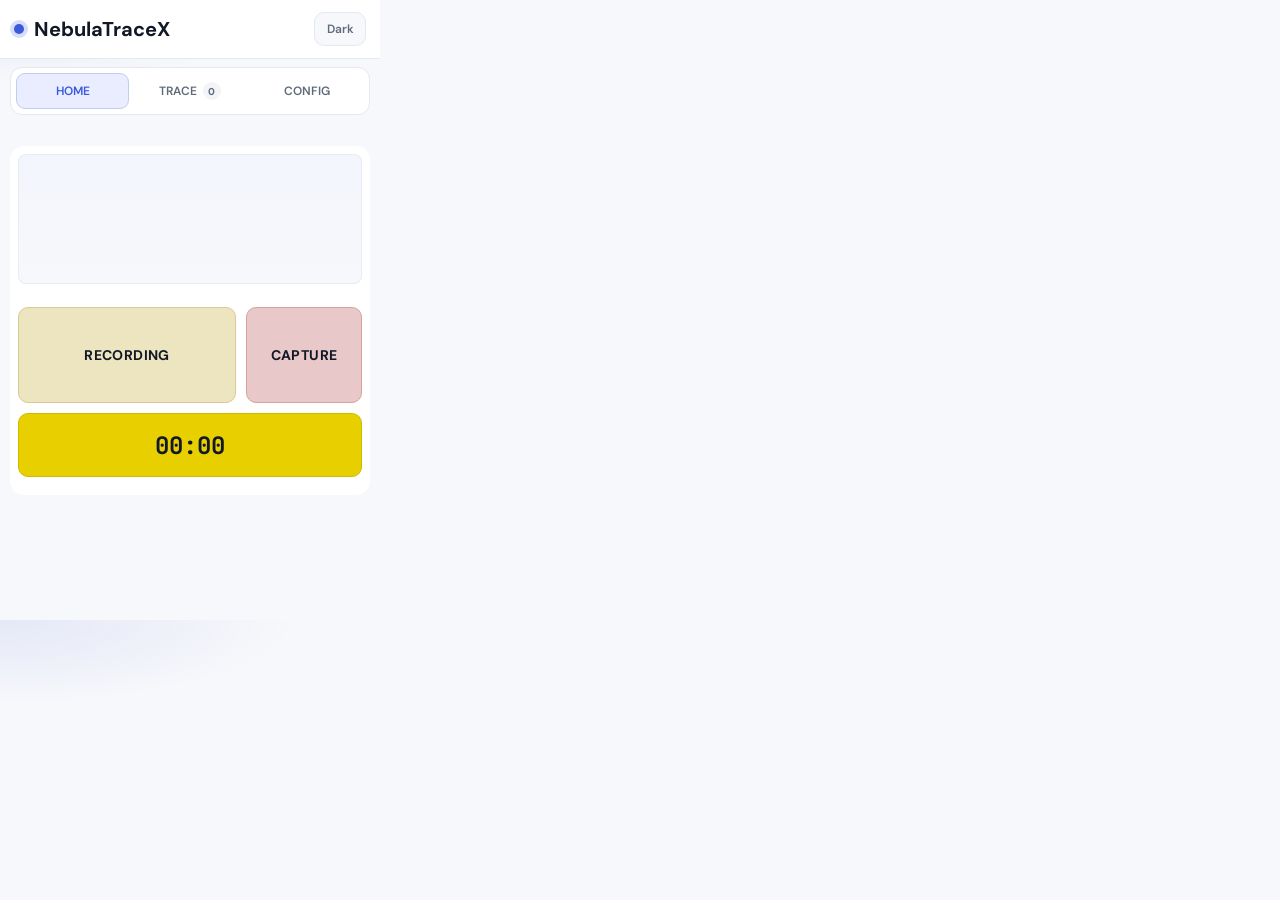
==== commit 7f728153: "update layout" ====
--- a/popup/index.html
+++ b/popup/index.html
@@ -20,11 +20,10 @@
 
         <nav class="tabs-bar">
             <button class="tab-btn active" data-tab="home" data-i18n="tabs.home">Home</button>
-            <button class="tab-btn" data-tab="sitemap">
-                <span data-i18n="tabs.sitemap">Sitemap</span>
-                <span class="tab-badge" id="badge-steps">0</span>
+            <button class="tab-btn" data-tab="trace">
+                <span data-i18n="tabs.trace">TRACE</span>
+                <span class="tab-badge" id="badge-trace">0</span>
             </button>
-            <button class="tab-btn" data-tab="stats" data-i18n="tabs.stats">Stats</button>
             <button class="tab-btn" data-tab="settings" data-i18n="tabs.settings">Settings</button>
         </nav>
 
@@ -42,83 +41,122 @@
                     </div>
 
                     <div class="home-time-pill" id="elapsed-time" style="font-variant-numeric: tabular-nums">00:00</div>
-                    <button class="home-time-pill" id="btn-view-site" data-i18n="recorder.view_site" disabled>VIEW DETAILS</button>
                 </div>
             </div>
 
-            <div class="tab-panel" id="tab-sitemap">
-                <div class="search-box">
-                    <input type="text" id="sitemap-search" data-i18n="sitemap.search_placeholder" data-i18n-attr="placeholder" placeholder="Search site..." />
+            <div class="tab-panel" id="tab-trace">
+                <div class="trace-toolbar" id="trace-toolbar" style="display:none">
+                    <div class="trace-toolbar-title" data-i18n="trace.sessions">Sessions</div>
+                    <button class="btn btn-ghost btn-sm btn-danger" id="btn-delete-all" data-i18n="trace.delete_all">Delete all</button>
                 </div>
-                <div id="sitemap-list"></div>
+                <div class="search-box" id="trace-search-box">
+                    <input type="text" id="trace-search" data-i18n="trace.search_placeholder" data-i18n-attr="placeholder" placeholder="Search sessions..." />
+                </div>
+                <div id="trace-empty" style="display:none">
+                    <div class="empty">
+                        <div class="empty-title" data-i18n="common.no_data">No data yet</div>
+                    </div>
+                </div>
+                <div id="trace-list"></div>
 
-                <div class="sitemap-detail" id="sitemap-detail" style="display:none">
-                    <div class="row-between" style="margin-bottom:8px">
-                        <button class="btn btn-ghost btn-sm" id="btn-back-sitemap" data-i18n="sitemap.back">Back</button>
-                        <span class="badge badge-gray" id="sitemap-hostname"></span>
-                    </div>
-                    <div class="card" style="margin-bottom:8px">
-                        <div class="detail-title" id="sitemap-site-name">—</div>
-                        <div class="detail-meta">
-                            <span id="sitemap-session-count">0</span>
-                            <span id="sitemap-step-count">0</span>
+                <div class="trace-detail" id="trace-detail" style="display:none">
+                    <div class="detail-top">
+                        <button class="btn btn-ghost btn-sm btn-icon" id="btn-back-trace" data-i18n="trace.back" title="Back">←</button>
+                        <div class="detail-actions">
+                            <button class="btn btn-ghost btn-sm" id="btn-copy-export" data-i18n="trace.export_copy">COPY</button>
+                            <button class="btn btn-ghost btn-sm" id="btn-export-json" data-i18n="trace.export_json">Download JSON</button>
+                            <button class="btn btn-ghost btn-sm" id="btn-export-md" data-i18n="trace.export_md">Download MD</button>
                         </div>
-                        <select class="field" id="sitemap-session-select"></select>
                     </div>
 
                     <div class="toggle-group detail-tabs">
-                        <button class="toggle-btn active" data-site-tab="steps" data-i18n="details.tab_steps">Steps</button>
-                        <button class="toggle-btn" data-site-tab="networks" data-i18n="details.tab_networks">Networks</button>
-                        <button class="toggle-btn" data-site-tab="images" data-i18n="details.tab_images">Images</button>
+                        <button class="toggle-btn active" data-trace-tab="steps" data-i18n="details.tab_steps">Steps</button>
+                        <button class="toggle-btn" data-trace-tab="networks" data-i18n="details.tab_networks">Networks</button>
+                        <button class="toggle-btn" data-trace-tab="images" data-i18n="details.tab_images">Images</button>
                     </div>
 
-                    <div class="detail-panel active" id="site-steps"></div>
-                    <div class="detail-panel" id="site-networks"></div>
-                    <div class="detail-panel" id="site-images"></div>
-                </div>
-            </div>
-
-            <div class="tab-panel" id="tab-stats">
-                <div id="stats-skeleton">
-                    <div class="chart-wrap">
-                        <div class="chart-title" data-i18n="stats.skeleton_project">Allocated by Project</div>
-                        <div class="skeleton" style="height: 120px"></div>
-                    </div>
-                    <div class="skeleton" style="height: 200px; border-radius: 8px"></div>
-                </div>
-
-                <div id="stats-content" style="display:none">
-                    <div class="chart-wrap">
-                        <canvas id="chart-bar" height="120"></canvas>
-                    </div>
-                    <div class="chart-wrap" style="display:flex;gap:12px;align-items:center">
-                        <canvas id="chart-pie" width="100" height="100" style="flex-shrink:0"></canvas>
-                        <div id="chart-legend" style="font-size:11px;line-height:1.8"></div>
-                    </div>
-
-                    <div style="overflow-x:auto">
-                        <table class="stats-table" id="stats-table">
-                            <thead>
-                                <tr>
-                                    <th data-col="displayName"><span data-i18n="stats.col_project">Project</span> <span class="sort-arrow"></span></th>
-                                    <th data-col="sessionCount"><span data-i18n="stats.col_sessions">Sessions</span> <span class="sort-arrow"></span></th>
-                                    <th data-col="stepCount"><span data-i18n="stats.col_steps">Steps</span> <span class="sort-arrow"></span></th>
-                                    <th data-col="errorCount"><span data-i18n="stats.col_errors">Errors</span> <span class="sort-arrow"></span></th>
-                                </tr>
-                            </thead>
-                            <tbody id="stats-tbody"></tbody>
-                        </table>
-                    </div>
-
-                    <div class="divider"></div>
-                    <button class="btn btn-ghost btn-sm btn-full" id="btn-clear" style="color:var(--danger)" data-i18n="stats.btn_clear">Clear all data</button>
+                    <div class="detail-panel active" id="trace-steps"></div>
+                    <div class="detail-panel" id="trace-networks"></div>
+                    <div class="detail-panel" id="trace-images"></div>
                 </div>
             </div>
 
             <div class="tab-panel" id="tab-settings">
-                <div class="card">
-                    <div class="section-label" data-i18n="settings.title">Settings</div>
-                    <div style="font-size:12px;color:var(--text-muted);line-height:1.5" data-i18n="settings.desc">This section will contain preferences and advanced options.</div>
+                <div class="card settings-card">
+                    <div class="section-label" data-i18n="settings.step_title">Step / UI Filters</div>
+                    <div class="settings-desc" data-i18n="settings.presets_desc">Quick toggles for UI frameworks that generate overlay/tooltip noise.</div>
+                    <div class="settings-checks">
+                        <label class="check-row"><input type="checkbox" data-preset="ant" /> <span data-i18n="settings.preset_ant">Ant Design</span></label>
+                        <label class="check-row"><input type="checkbox" data-preset="mui" /> <span data-i18n="settings.preset_mui">MUI</span></label>
+                        <label class="check-row"><input type="checkbox" data-preset="radix" /> <span data-i18n="settings.preset_radix">Radix UI</span></label>
+                        <label class="check-row"><input type="checkbox" data-preset="headlessUi" /> <span data-i18n="settings.preset_headlessui">Headless UI</span></label>
+                        <label class="check-row"><input type="checkbox" data-preset="tailwindUi" /> <span data-i18n="settings.preset_tailwindui">Tailwind UI</span></label>
+                        <label class="check-row"><input type="checkbox" data-preset="shopify" /> <span data-i18n="settings.preset_shopify">Shopify Polaris</span></label>
+                    </div>
+                </div>
+
+                <div class="card settings-card">
+                    <div class="section-label" data-i18n="settings.network_title">Network Rules</div>
+                    <div class="settings-desc" data-i18n="settings.network_desc">Control which network calls are captured and how much data is stored.</div>
+
+                    <label class="settings-label" data-i18n="settings.network_presets">Network presets</label>
+                    <div class="settings-checks settings-checks-3">
+                        <label class="check-row"><input type="checkbox" data-net-preset="sentry" /> <span data-i18n="settings.net_preset_sentry">Sentry</span></label>
+                        <label class="check-row"><input type="checkbox" data-net-preset="segment" /> <span data-i18n="settings.net_preset_segment">Segment</span></label>
+                        <label class="check-row"><input type="checkbox" data-net-preset="mixpanel" /> <span data-i18n="settings.net_preset_mixpanel">Mixpanel</span></label>
+                    </div>
+
+                    <label class="settings-label" data-i18n="settings.blocked_hosts">Blocked hosts (patterns)</label>
+                    <textarea class="field" id="net-blocked-hosts" rows="3" data-i18n="settings.blocked_hosts_ph" data-i18n-attr="placeholder" placeholder="analytics.google.com, doubleclick"></textarea>
+
+                    <label class="settings-label" data-i18n="settings.ignore_urls">Ignore URL patterns</label>
+                    <textarea class="field" id="net-ignore-urls" rows="3" data-i18n="settings.ignore_urls_ph" data-i18n-attr="placeholder" placeholder="\\.svg$, tracking"></textarea>
+
+                    <label class="settings-label" data-i18n="settings.ignore_exts">Ignore extensions</label>
+                    <input class="field" id="net-ignore-exts" data-i18n="settings.ignore_exts_ph" data-i18n-attr="placeholder" placeholder="png, jpg, svg, css" />
+
+                    <div class="settings-grid settings-grid-2">
+                        <div>
+                            <label class="settings-label" data-i18n="settings.ignore_methods">Ignore methods</label>
+                            <input class="field" id="net-ignore-methods" data-i18n="settings.ignore_methods_ph" data-i18n-attr="placeholder" placeholder="OPTIONS, HEAD" />
+                        </div>
+                        <div>
+                            <label class="settings-label" data-i18n="settings.capture_methods">Capture body methods</label>
+                            <input class="field" id="net-capture-methods" data-i18n="settings.capture_methods_ph" data-i18n-attr="placeholder" placeholder="POST, PUT, PATCH" />
+                        </div>
+                    </div>
+
+                    <div class="settings-grid settings-grid-3">
+                        <div>
+                            <label class="settings-label" data-i18n="settings.max_url">Max URL length</label>
+                            <input class="field" id="net-max-url" type="number" min="80" step="10" />
+                        </div>
+                        <div>
+                            <label class="settings-label" data-i18n="settings.max_body">Max body length</label>
+                            <input class="field" id="net-max-body" type="number" min="200" step="50" />
+                        </div>
+                        <div>
+                            <label class="settings-label" data-i18n="settings.max_form_keys">Max form keys</label>
+                            <input class="field" id="net-max-form-keys" type="number" min="5" step="1" />
+                        </div>
+                    </div>
+
+                    <div class="settings-actions">
+                        <button class="btn btn-ghost btn-sm" id="net-reset" data-i18n="settings.reset">Reset</button>
+                        <div class="settings-status" id="net-status"></div>
+                        <button class="btn btn-primary btn-sm" id="net-save" data-i18n="settings.save">Save</button>
+                    </div>
+                </div>
+
+                <div class="card settings-card">
+                    <div class="section-label" data-i18n="settings.config_title">Config Share</div>
+                    <div class="settings-desc" data-i18n="settings.config_desc">Export or import a rule set to share with your team.</div>
+                    <textarea class="field" id="config-json" rows="5" data-i18n="settings.config_ph" data-i18n-attr="placeholder" placeholder="{...}"></textarea>
+                    <div class="settings-actions">
+                        <button class="btn btn-ghost btn-sm" id="config-export" data-i18n="settings.export">Export</button>
+                        <div class="settings-status" id="config-status"></div>
+                        <button class="btn btn-primary btn-sm" id="config-import" data-i18n="settings.import">Import</button>
+                    </div>
                 </div>
             </div>
         </div>
@@ -127,21 +165,15 @@
             <div class="image-modal-backdrop" id="image-modal-backdrop"></div>
             <div class="image-modal-card">
                 <div class="image-modal-toolbar">
-                    <button class="btn btn-ghost btn-sm" id="image-modal-open" data-i18n="sitemap.open_window">Open Window</button>
-                    <div class="row" style="gap:6px">
-                        <button class="btn btn-ghost btn-sm" id="image-modal-pen" data-i18n="sitemap.pen">Pen</button>
-                        <button class="btn btn-ghost btn-sm" id="image-modal-clear" data-i18n="sitemap.clear">Clear</button>
-                        <button class="btn btn-primary btn-sm" id="image-modal-save" data-i18n="sitemap.save">Save</button>
-                    </div>
+                    <button class="btn btn-ghost btn-sm" id="image-modal-open" data-i18n="trace.open_window">Open Editor</button>
+                    <button class="btn btn-ghost btn-sm" id="image-modal-close" data-i18n="trace.close">Close</button>
                 </div>
-                <div class="image-modal-stage">
+                <div class="image-modal-stage" id="image-modal-stage">
                     <img id="image-modal-img" alt="screenshot" />
-                    <canvas id="image-modal-canvas"></canvas>
                 </div>
-                <textarea class="field" id="image-modal-note" rows="2" data-i18n="sitemap.image_note" data-i18n-attr="placeholder" placeholder="Add a note for this image..."></textarea>
+                <textarea class="field" id="image-modal-note" rows="2" data-i18n="trace.image_note" data-i18n-attr="placeholder" placeholder="Add a note for this image..."></textarea>
                 <div class="row-between" style="margin-top:6px">
                     <span id="image-modal-time" style="font-size:11px;color:var(--text-subtle)"></span>
-                    <button class="btn btn-ghost btn-sm" id="image-modal-close" data-i18n="sitemap.close">Close</button>
                 </div>
             </div>
         </div>
--- a/assets/styles/popup.css
+++ b/assets/styles/popup.css
@@ -287,6 +287,18 @@
   color: var(--text-muted);
 }
 
+.btn-icon {
+  width: 34px;
+  padding: 0;
+  font-size: 16px;
+}
+
+.btn.active {
+  border-color: var(--accent);
+  color: var(--accent);
+  background: var(--accent-soft);
+}
+
 .btn-sm {
   height: 32px;
   font-size: 12px;
@@ -349,11 +361,94 @@
   resize: none;
 }
 
-#sitemap-list {
-  border: 1px solid var(--border);
-  border-radius: 12px;
-  background: var(--bg);
-  padding: 8px;
+#trace-list {
+  border: 0;
+  border-radius: 0;
+  background: transparent;
+  padding: 0;
+}
+
+.session-row {
+  display: flex;
+  align-items: center;
+  gap: 10px;
+  padding: 10px 6px;
+  border-radius: 0;
+  border: 0;
+  background: transparent;
+  border-bottom: 1px solid var(--border);
+  margin-bottom: 0;
+  cursor: pointer;
+}
+
+.session-row:last-child {
+  border-bottom: 0;
+}
+
+.session-body {
+  flex: 1;
+  min-width: 0;
+}
+
+.session-actions {
+  display: flex;
+  align-items: center;
+  gap: 6px;
+}
+
+.session-head {
+  display: flex;
+  align-items: center;
+  justify-content: space-between;
+  gap: 8px;
+  margin-bottom: 2px;
+}
+
+.session-title {
+  font: 700 13px var(--font);
+  color: var(--text);
+  white-space: nowrap;
+  overflow: hidden;
+  text-overflow: ellipsis;
+}
+
+.session-steps {
+  font: 600 9px var(--font);
+  color: var(--text-subtle);
+  background: transparent;
+  border: 0;
+  padding: 0;
+  white-space: nowrap;
+}
+
+.session-sub {
+  font: 500 10px var(--font);
+  color: var(--text-subtle);
+  margin-bottom: 0;
+}
+
+.session-sub:last-child {
+  margin-bottom: 0;
+}
+
+.favicon {
+  width: 28px;
+  height: 28px;
+  border-radius: 6px;
+  background: var(--bg-soft);
+  border: 0;
+  flex-shrink: 0;
+  display: inline-flex;
+  align-items: center;
+  justify-content: center;
+  background-size: cover;
+  background-position: center;
+  position: relative;
+}
+
+.favicon-fallback {
+  font: 700 12px var(--font);
+  color: var(--text-subtle);
 }
 
 .search-box {
@@ -362,6 +457,21 @@
   background: var(--bg);
   padding: 8px 12px;
   margin-bottom: 12px;
+}
+
+.trace-toolbar {
+  display: flex;
+  align-items: center;
+  justify-content: space-between;
+  gap: 10px;
+  margin: 6px 0 10px;
+}
+
+.trace-toolbar-title {
+  font: 700 12px var(--font);
+  color: var(--text-subtle);
+  letter-spacing: 0.4px;
+  text-transform: uppercase;
 }
 
 .search-box input {
@@ -392,6 +502,83 @@
   margin-bottom: 8px;
 }
 
+.btn-danger {
+  color: var(--danger);
+  border-color: color-mix(in srgb, var(--danger) 30%, var(--border));
+}
+
+.btn-danger:hover {
+  background: color-mix(in srgb, var(--danger) 8%, transparent);
+}
+
+.settings-card {
+  margin-bottom: 12px;
+}
+
+.settings-desc {
+  font: 500 12px var(--font);
+  color: var(--text-muted);
+  line-height: 1.5;
+  margin-bottom: 10px;
+}
+
+.settings-label {
+  display: block;
+  font: 600 11px var(--font);
+  color: var(--text-subtle);
+  margin: 10px 0 6px;
+}
+
+.settings-grid {
+  display: grid;
+  gap: 10px;
+  margin-top: 8px;
+}
+
+.settings-grid-2 {
+  grid-template-columns: repeat(2, minmax(0, 1fr));
+}
+
+.settings-grid-3 {
+  grid-template-columns: repeat(3, minmax(0, 1fr));
+}
+
+.settings-checks {
+  display: grid;
+  grid-template-columns: repeat(2, minmax(0, 1fr));
+  gap: 8px 12px;
+}
+
+.settings-checks-3 {
+  grid-template-columns: repeat(3, minmax(0, 1fr));
+}
+
+.check-row {
+  display: inline-flex;
+  align-items: center;
+  gap: 8px;
+  font: 600 12px var(--font);
+  color: var(--text);
+}
+
+.check-row input {
+  accent-color: var(--accent);
+}
+
+.settings-actions {
+  display: flex;
+  align-items: center;
+  justify-content: flex-end;
+  gap: 8px;
+  margin-top: 12px;
+}
+
+.settings-status {
+  flex: 1;
+  font: 600 11px var(--font);
+  color: var(--text-subtle);
+}
+
 .empty {
   text-align: center;
   padding: 32px 12px;
@@ -422,11 +609,11 @@
 }
 
 /* Trace Detail Elements */
-.sitemap-detail {
+.trace-detail {
   animation: fadeIn 0.3s ease-out;
 }
 
-.sitemap-detail .card {
+.trace-detail .card {
   box-shadow: var(--shadow);
   margin-bottom: 12px;
   border-radius: 14px;
@@ -523,6 +710,64 @@
   justify-content: space-between;
 }
 
+.row {
+  display: flex;
+  align-items: center;
+}
+
+.detail-top {
+  display: flex;
+  align-items: center;
+  gap: 8px;
+  margin-bottom: 10px;
+}
+
+.detail-actions {
+  margin-left: auto;
+  display: flex;
+  gap: 6px;
+}
+
+.detail-top .btn {
+  height: 30px;
+  padding: 0 10px;
+  border-radius: 9px;
+}
+
+.detail-top .btn-icon {
+  width: 30px;
+  padding: 0;
+}
+
+.step-head {
+  margin-bottom: 2px;
+}
+
+.btn-del {
+  min-width: 36px;
+  height: 26px;
+  padding: 0 8px;
+  border-radius: 8px;
+  color: var(--danger);
+  background: var(--bg-soft);
+  border-color: var(--border);
+  font: 700 11px var(--font);
+}
+
+.btn-del:hover:not(:disabled) {
+  background: color-mix(in srgb, var(--danger) 12%, var(--bg-soft));
+}
+
+.image-card {
+  position: relative;
+}
+
+.image-del {
+  position: absolute;
+  top: 8px;
+  right: 8px;
+}
+
 .step-icon {
   width: 32px;
   height: 32px;
@@ -637,6 +882,59 @@
   background: var(--bg-soft);
 }
 
+.image-modal {
+  position: fixed;
+  inset: 0;
+  display: flex;
+  align-items: center;
+  justify-content: center;
+  z-index: 999;
+}
+
+.image-modal-backdrop {
+  position: absolute;
+  inset: 0;
+  background: rgba(6, 10, 18, 0.6);
+}
+
+.image-modal-card {
+  position: relative;
+  width: 96%;
+  max-width: 520px;
+  background: var(--bg);
+  border: 1px solid var(--border);
+  border-radius: 14px;
+  padding: 10px;
+  box-shadow: var(--shadow);
+  z-index: 2;
+}
+
+.image-modal-toolbar {
+  display: flex;
+  align-items: center;
+  justify-content: space-between;
+  margin-bottom: 8px;
+  gap: 8px;
+  flex-wrap: wrap;
+}
+
+.image-modal-stage {
+  position: relative;
+  width: 100%;
+  border-radius: 12px;
+  overflow: hidden;
+  border: 1px solid var(--border);
+  background: var(--bg-soft);
+  max-height: 340px;
+  overflow: auto;
+}
+
+.image-modal-stage img {
+  width: 100%;
+  display: block;
+}
+
+
 @keyframes fadeIn {
   from {
     opacity: 0;
@@ -664,4 +962,4 @@
 
 ::-webkit-scrollbar-thumb:hover {
   background: var(--text-subtle);
-}+}
